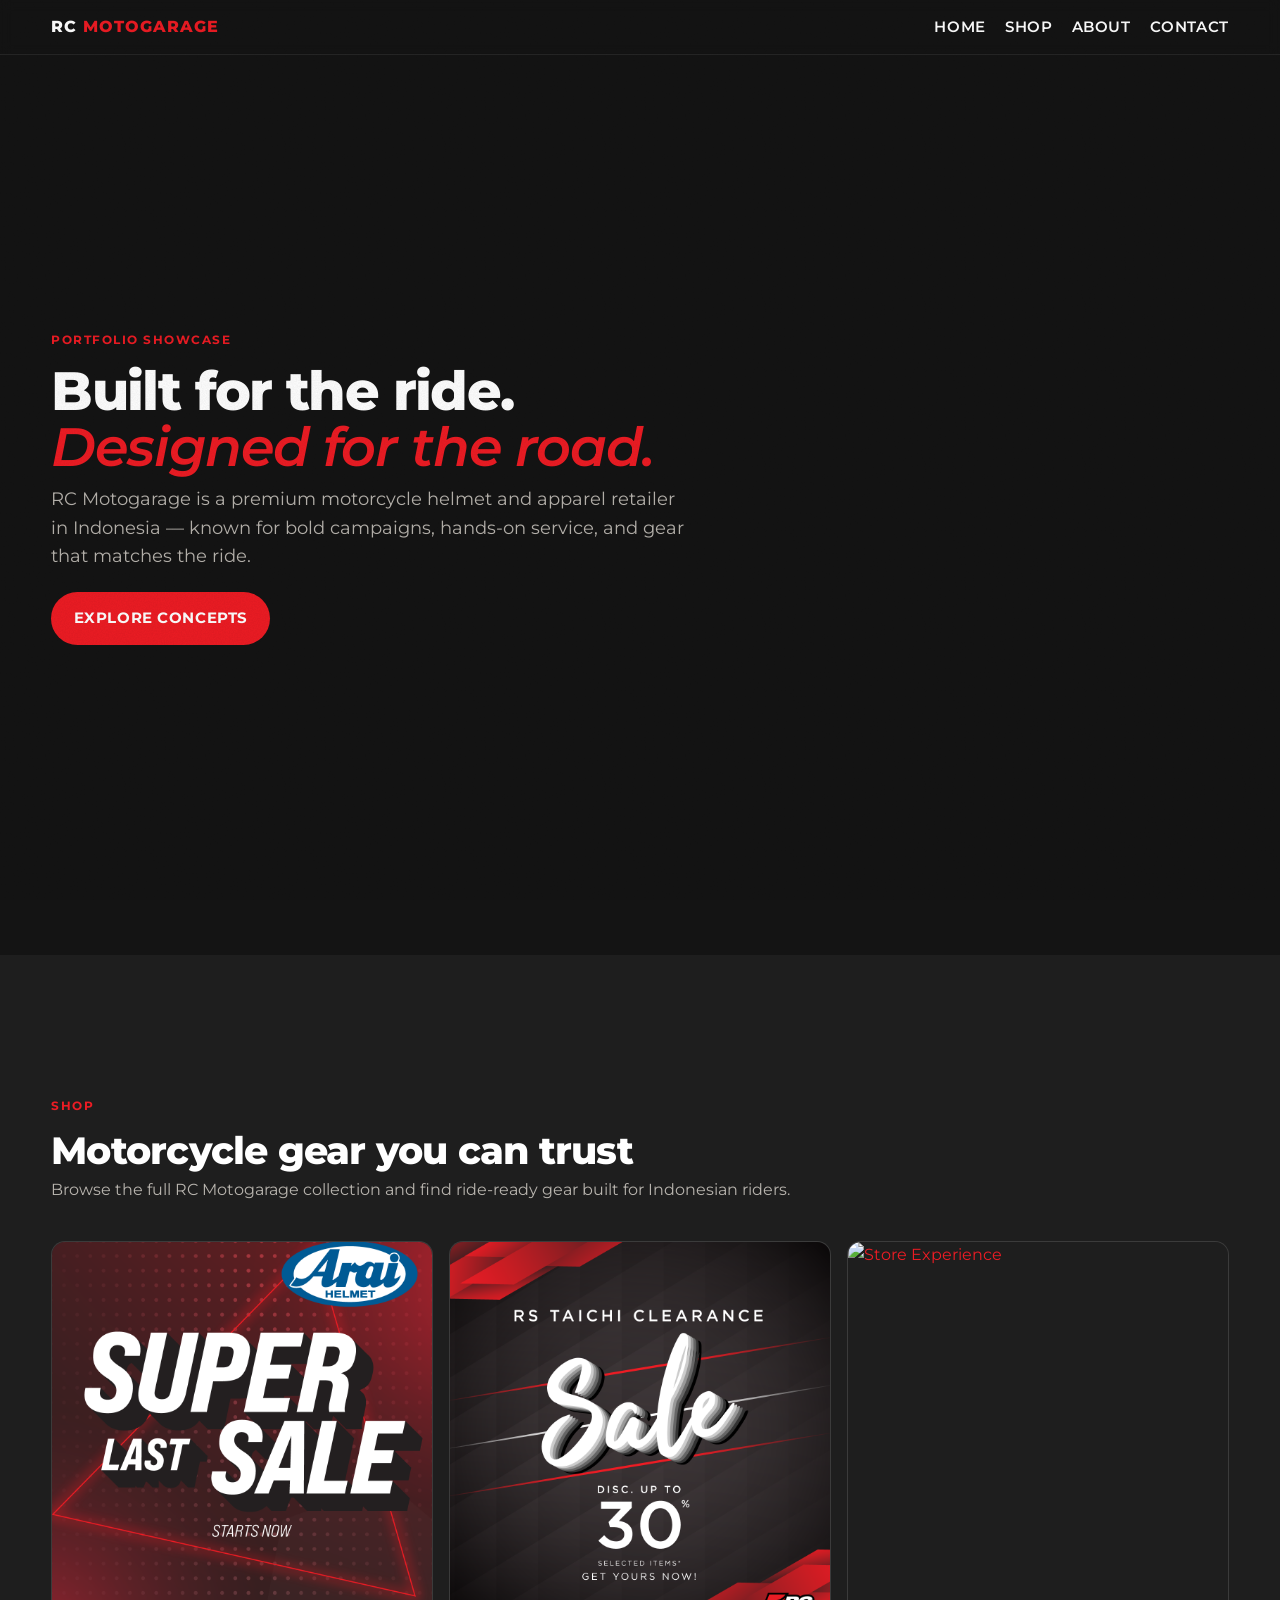
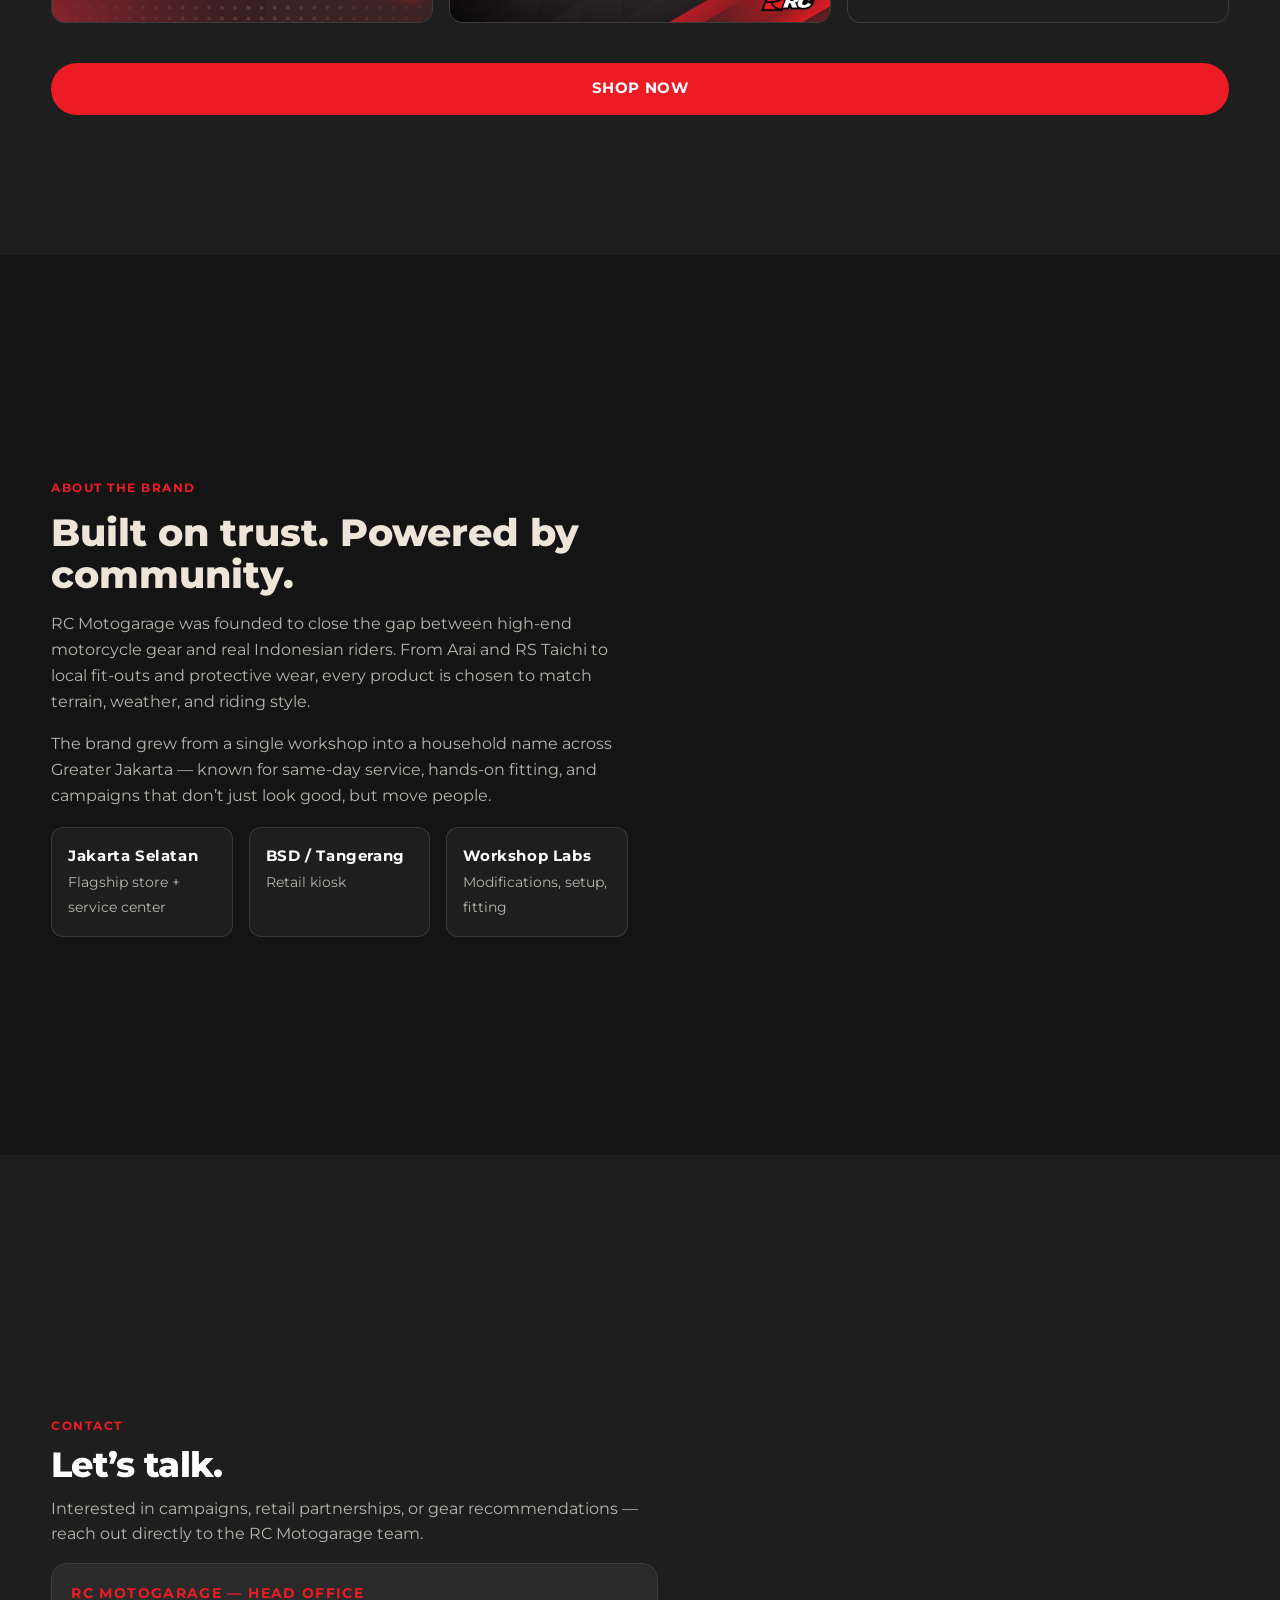
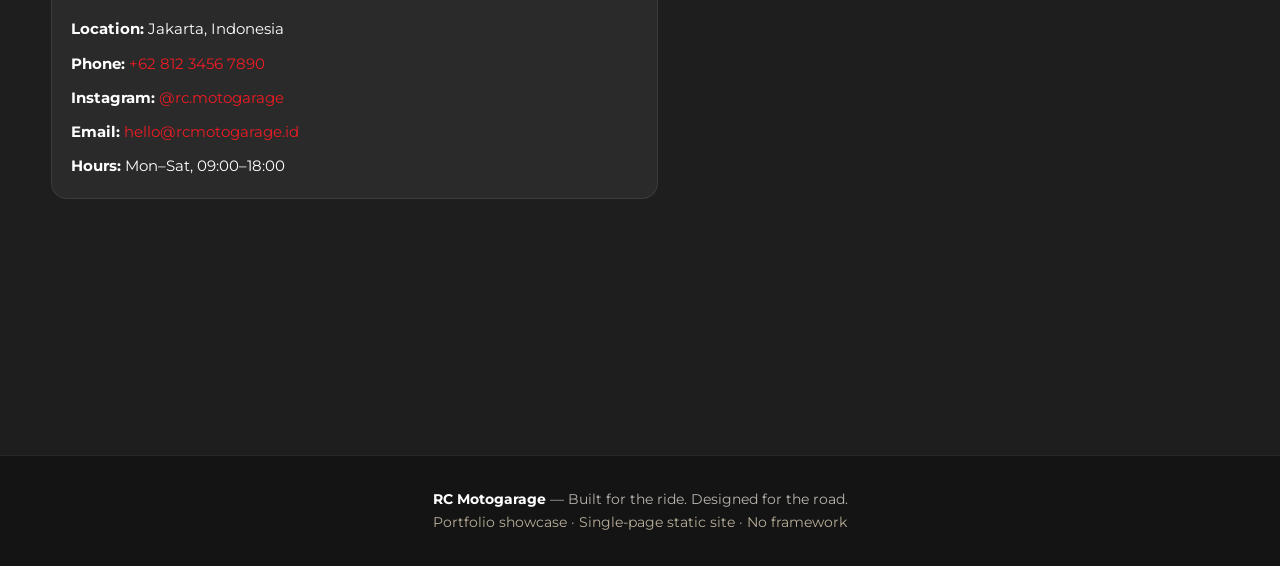
==== index.html @ 17ee7c5f "Initial prototype: dark theme, 3 product tiles, Shop Now CTA, full-screen sections" ====
<!DOCTYPE html>
<html lang="en">
<head>
<meta charset="UTF-8">
<meta name="viewport" content="width=device-width, initial-scale=1.0">
<link rel="preconnect" href="https://fonts.googleapis.com">
<link rel="preconnect" href="https://fonts.gstatic.com" crossorigin>
<link href="https://fonts.googleapis.com/css2?family=Montserrat:wght@400;600;700;800&display=swap" rel="stylesheet">
<title>RC Motogarage — Premium Motorcycle Gear & Apparel</title>
<style>
  :root {
    --bg: #141414;
    --bg-2: #1E1E1E;
    --bg-3: #2A2A2A;
    --muted: #B8B4AE;
    --red: #ED1C24;
    --white: #FFFFFF;
    --orange: #ED1C24;
    --charcoal: #1E1E1E;
    --sand: #2A2A2A;
    --max: 1200px;
    --gap: 2rem;
  }

  * { box-sizing: border-box; }
  html, body { margin: 0; padding: 0; }
  body {
    font-family: 'Montserrat', system-ui, -apple-system, Segoe UI, Roboto, Helvetica, Arial, "Apple Color Emoji", "Segoe UI Emoji";
    color: var(--white);
    background: var(--bg);
    line-height: 1.6;
  }

  /* Film grain overlay */
  .grain {
    position: fixed;
    inset: 0;
    pointer-events: none;
    z-index: 9999;
    opacity: .08;
    background-image: url("data:image/svg+xml;utf8,<svg xmlns='http://www.w3.org/2000/svg' width='160' height='160'><filter id='a'><feTurbulence type='fractalNoise' baseFrequency='0.75' numOctaves='3' stitchTiles='stitch'/><feColorMatrix values='0 0 0 0 0 0 0 0 0 0 0 0 0 0 0 0 0 0 1 0'/></filter><rect width='100%25' height='100%25' filter='url(%23a)' opacity='.85'/></svg>");
  }

  img { display: block; max-width: 100%; height: auto; }
  a { color: var(--red); text-decoration: none; }
  a:hover { text-decoration: underline; }

  .container {
    width: 92%;
    max-width: var(--max);
    margin-inline: auto;
  }

  header {
    position: sticky;
    top: 0;
    z-index: 100;
    background: rgba(20, 20, 20, 0.85);
    backdrop-filter: blur(6px);
    border-bottom: 1px solid rgba(255, 255, 255, 0.08);
  }
  .nav {
    display: flex;
    align-items: center;
    justify-content: space-between;
    padding-block: .9rem;
  }
  .brand {
    font-weight: 800;
    letter-spacing: .06em;
    text-transform: uppercase;
    font-size: 1rem;
    color: var(--white);
  }
  .brand span { color: var(--red); }
  nav ul {
    display: flex;
    gap: 1.2rem;
    list-style: none;
    margin: 0;
    padding: 0;
  }
  nav a {
    font-weight: 600;
    font-size: .92rem;
    color: var(--white);
    letter-spacing: .04em;
    text-transform: uppercase;
  }
  nav a:hover { color: var(--red); }

  section {
    min-height: 100vh;
    display: flex;
    align-items: center;
    padding-block: 6rem;
  }
  .container {
    width: 92%;
    max-width: var(--max);
    margin-inline: auto;
  }
  .label {
    display: inline-block;
    font-weight: 700;
    letter-spacing: .12em;
    text-transform: uppercase;
    font-size: .78rem;
    color: var(--red);
    margin-block-end: .6rem;
  }

  /* Hero */
  #home {
    padding-block: 2rem 4.5rem;
    background: var(--bg);
  }
  .hero {
    display: grid;
    grid-template-columns: 1fr;
    gap: 1.5rem;
    align-items: center;
  }
  .hero h1 {
    font-size: clamp(1.6rem, 4.2vw, 3.6rem);
    line-height: 1.05;
    letter-spacing: -0.03em;
    font-weight: 800;
    margin: .2rem 0 .6rem;
    color: var(--white);
  }
  .hero .accent {
    color: var(--red);
    font-style: italic;
    font-weight: 600;
    text-transform: none;
    letter-spacing: -0.02em;
  }
  .hero p.lead {
    max-width: 56ch;
    font-size: 1.1rem;
    color: var(--muted);
    margin: 0 0 1.4rem;
  }
  .cta {
    display: inline-flex;
    align-items: center;
    gap: .5rem;
    background: var(--red);
    color: var(--white);
    padding: .9rem 1.4rem;
    border-radius: 999px;
    font-weight: 700;
    letter-spacing: .04em;
    text-transform: uppercase;
    font-size: .92rem;
  }
  .cta:hover { background: #c4151d; color: var(--white); }
  .btn-full { display: block; width: 100%; text-align: center; }
  .hero-image {
    position: relative;
    overflow: hidden;
    border-radius: 20px;
    background: var(--bg-2);
    aspect-ratio: 16 / 10;
  }
  .hero-image img {
    width: 100%;
    height: 100%;
    object-fit: cover;
    transform: scale(1.01);
  }

  /* Products */
  #products { background: var(--bg-2); }
  .section-header {
    display: grid;
    gap: .3rem;
    margin-bottom: 2.4rem;
  }
  .section-header h2 {
    margin: 0;
    font-size: clamp(1.5rem, 3vw, 2.6rem);
    letter-spacing: -0.02em;
    line-height: 1.1;
    font-weight: 800;
    color: var(--white);
  }
  .products {
    display: grid;
    grid-template-columns: repeat(auto-fill, minmax(220px, 1fr));
    gap: 1rem;
  }
  .card {
    background: var(--bg-3);
    border: 1px solid rgba(255, 255, 255, 0.08);
    border-radius: 14px;
    overflow: hidden;
    display: flex;
    flex-direction: column;
    transition: transform .2s ease, box-shadow .2s ease;
  }
  .card:hover {
    transform: translateY(-3px);
    box-shadow: 0 14px 28px rgba(0, 0, 0, 0.35);
  }
  .card-img {
    aspect-ratio: 16 / 10;
    background: var(--bg-2);
    overflow: hidden;
  }
  .card--tile {
    display: block;
    padding: 0;
    text-decoration: none;
    border: 1px solid rgba(255, 255, 255, 0.08);
    border-radius: 14px;
    overflow: hidden;
    background: var(--bg-3);
    transition: transform .2s ease, box-shadow .2s ease;
  }
  .card--tile img {
    display: block;
    width: 100%;
    height: 100%;
    object-fit: cover;
    aspect-ratio: 1 / 1;
    background: var(--bg-2);
  }
  .card--tile:hover {
    transform: translateY(-3px);
    box-shadow: 0 14px 28px rgba(0, 0, 0, 0.35);
  }
  .card-body {
    padding: 0.9rem;
    display: flex;
    flex-direction: column;
    gap: 0.5rem;
  }
  .card h3 {
    margin: 0;
    font-size: 0.95rem;
    font-weight: 700;
    color: var(--white);
  }
  .tag {
    display: inline-block;
    width: fit-content;
    font-size: .72rem;
    font-weight: 700;
    letter-spacing: .12em;
    text-transform: uppercase;
    background: rgba(237, 28, 36, 0.18);
    color: var(--red);
    padding: .2rem .6rem;
    border-radius: 999px;
  }
  .coming {
    display: block;
    width: 100%;
    padding: .75rem .9rem;
    background: var(--red);
    color: var(--white);
    text-align: center;
    font-weight: 700;
    font-size: .82rem;
    letter-spacing: .08em;
    text-transform: uppercase;
    border-radius: 999px;
    border: none;
  }

  /* About */
  #about { background: var(--bg); color: #ECE5D8; }
  #about .label { color: var(--red); }
  .about-grid {
    display: grid;
    gap: 1.5rem;
    align-items: center;
  }
  .about-text p {
    max-width: 70ch;
    color: var(--muted);
    margin: 0 0 1rem;
    font-size: 1.02rem;
  }
  .branches {
    margin-top: 1.2rem;
    display: grid;
    grid-template-columns: repeat(auto-fit, minmax(180px, 1fr));
    gap: 1rem;
  }
  .branch {
    border: 1px solid rgba(255, 255, 255, 0.12);
    border-radius: 12px;
    padding: 1rem;
    background: var(--bg-2);
  }
  .branch strong { display: block; font-size: .95rem; letter-spacing: .04em; color: var(--white); }
  .branch span { color: var(--muted); font-size: .88rem; }

  /* Contact */
  #contact {
    background: var(--bg-2);
  }
  .contact-grid {
    display: grid;
    gap: 1.5rem;
    align-items: start;
  }
  .contact h2 {
    margin: 0;
    font-size: clamp(1.5rem, 3vw, 2.2rem);
    letter-spacing: -0.02em;
    line-height: 1.15;
    font-weight: 800;
    color: var(--white);
  }
  .contact p {
    max-width: 68ch;
    color: var(--muted);
    margin: .6rem 0 1rem;
  }
  .contact .block {
    background: var(--bg-3);
    border: 1px solid rgba(255, 255, 255, 0.08);
    border-radius: 16px;
    padding: 1.2rem;
  }
  .contact .block h4 {
    margin: 0 0 .8rem;
    font-size: .85rem;
    letter-spacing: .1em;
    text-transform: uppercase;
    color: var(--red);
  }
  .contact-items {
    display: grid;
    gap: .6rem;
  }
  .contact-items div {
    font-size: .96rem;
    color: var(--white);
  }
  .contact-items a {
    word-break: break-word;
  }

  footer {
    padding-block: 2rem;
    border-top: 1px solid rgba(255, 255, 255, 0.08);
    text-align: center;
    color: var(--muted);
    font-size: .9rem;
    background: var(--bg);
  }
  footer strong { color: var(--white); }

  /* Wider layouts */
  @media (min-width: 860px) {
    .hero { grid-template-columns: 1.1fr .9fr; }
    .about-grid { grid-template-columns: 1fr 1fr; }
    .contact-grid { grid-template-columns: 1fr .9fr; }
  }
  @media (min-width: 1100px) {
    .products { grid-template-columns: repeat(3, 1fr); }
  }
</style>
</head>
<body>
<div class="grain" aria-hidden="true"></div>

<header>
  <div class="container nav">
    <div class="brand">RC <span>Motogarage</span></div>
    <nav aria-label="Main">
      <ul>
        <li><a href="#home">Home</a></li>
        <li><a href="#products">Shop</a></li>
        <li><a href="#about">About</a></li>
        <li><a href="#contact">Contact</a></li>
      </ul>
    </nav>
  </div>
</header>

<main>
  <!-- Hero / Showcase -->
  <section id="home">
    <div class="container hero">
      <div>
        <div class="label">Portfolio Showcase</div>
        <h1>Built for the ride.<br> <span class="accent">Designed for the road.</span></h1>
        <p class="lead">RC Motogarage is a premium motorcycle helmet and apparel retailer in Indonesia — known for bold campaigns, hands-on service, and gear that matches the ride.</p>
        <a class="cta" href="#products">Explore Concepts</a>
      </div>
    </div>
  </section>

  <!-- Products -->
  <section id="products">
    <div class="container">
      <div class="section-header">
        <div class="label">Shop</div>
        <h2>Motorcycle gear you can trust</h2>
        <p style="color:#B8B4AE;max-width:70ch;margin:0;">Browse the full RC Motogarage collection and find ride-ready gear built for Indonesian riders.</p>
      </div>

      <div class="products">
        <a class="card card--tile" href="shop.html"><img src="assets/001-arai-super-sale.png" alt="Arai Super Sale"></a>
        <a class="card card--tile" href="shop.html"><img src="assets/002-rs-taichi-clearance.png" alt="RS Taichi Clearance"></a>
        <a class="card card--tile" href="shop.html"><img src="assets/003-store-project.jpg" alt="Store Experience"></a>
      </div>

      <a class="cta btn-full" href="shop.html" style="margin-top: 2.5rem;">Shop Now</a>
    </div>
  </section>

  <!-- About -->
  <section id="about">
    <div class="container about-grid">
      <div class="about-text">
        <div class="label">About the brand</div>
        <h2 style="font-size:clamp(1.5rem,3vw,2.6rem);line-height:1.1;font-weight:800;margin:.3rem 0 .8rem;">Built on trust. Powered by community.</h2>
        <p>RC Motogarage was founded to close the gap between high-end motorcycle gear and real Indonesian riders. From Arai and RS Taichi to local fit-outs and protective wear, every product is chosen to match terrain, weather, and riding style.</p>
        <p>The brand grew from a single workshop into a household name across Greater Jakarta — known for same-day service, hands-on fitting, and campaigns that don’t just look good, but move people.</p>

        <div class="branches">
          <div class="branch">
            <strong>Jakarta Selatan</strong>
            <span>Flagship store + service center</span>
          </div>
          <div class="branch">
            <strong>BSD / Tangerang</strong>
            <span>Retail kiosk</span>
          </div>
          <div class="branch">
            <strong>Workshop Labs</strong>
            <span>Modifications, setup, fitting</span>
          </div>
        </div>
      </div>
      <div aria-hidden="true"></div>
    </div>
  </section>

  <!-- Contact -->
  <section id="contact">
    <div class="container contact-grid">
      <div class="contact">
        <div class="label">Contact</div>
        <h2>Let’s talk.</h2>
        <p>Interested in campaigns, retail partnerships, or gear recommendations — reach out directly to the RC Motogarage team.</p>
        <div class="block">
          <h4>RC Motogarage — Head Office</h4>
          <div class="contact-items">
            <div><strong>Location:</strong> Jakarta, Indonesia</div>
            <div><strong>Phone:</strong> <a href="tel:+621234567890">+62 812 3456 7890</a></div>
            <div><strong>Instagram:</strong> <a href="https://instagram.com/rc.motogarage" target="_blank" rel="noreferrer">@rc.motogarage</a></div>
            <div><strong>Email:</strong> <a href="mailto:hello@rcmotogarage.id">hello@rcmotogarage.id</a></div>
            <div><strong>Hours:</strong> Mon–Sat, 09:00–18:00</div>
          </div>
        </div>
      </div>
      <div aria-hidden="true"></div>
    </div>
  </section>
</main>

<footer>
  <div class="container">
    <strong>RC Motogarage</strong> — Built for the ride. Designed for the road.<br>
    <span style="color:#B8AE99;">Portfolio showcase · Single-page static site · No framework</span>
  </div>
</footer>
</body>
</html>
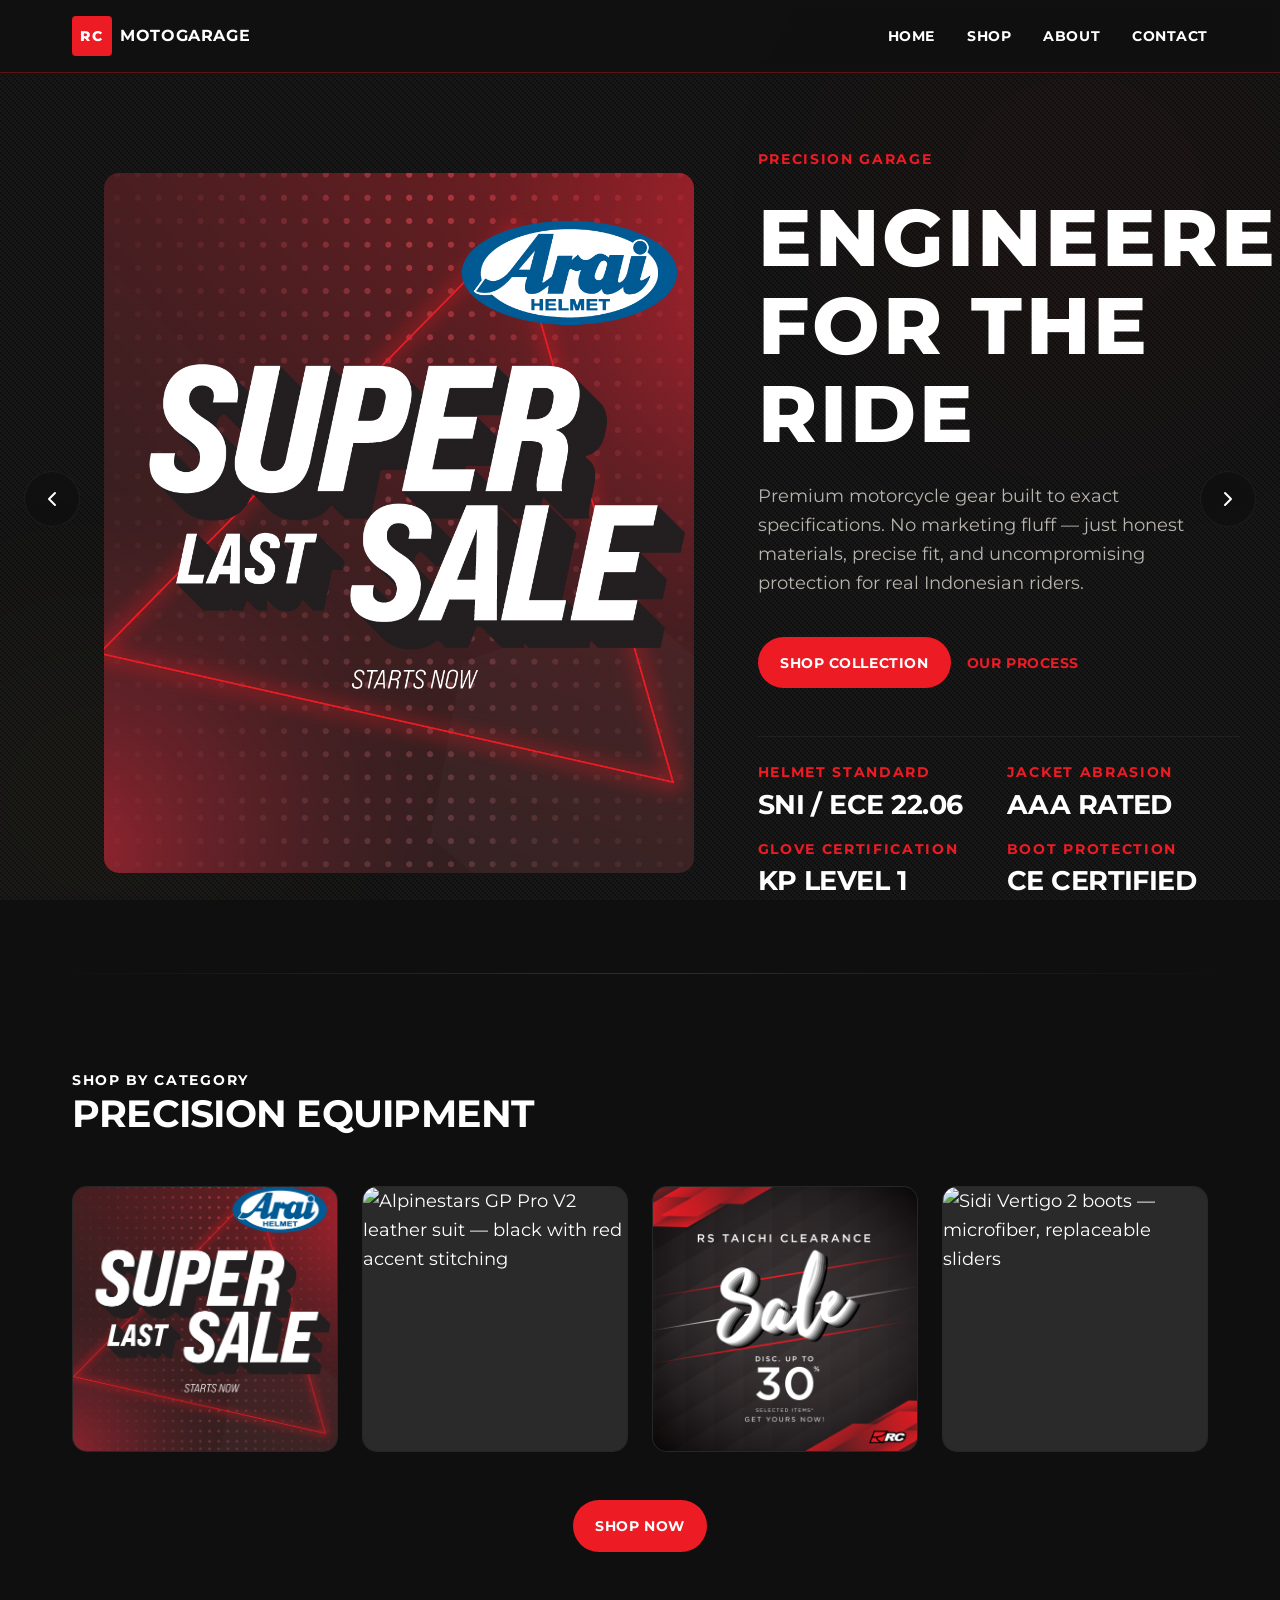
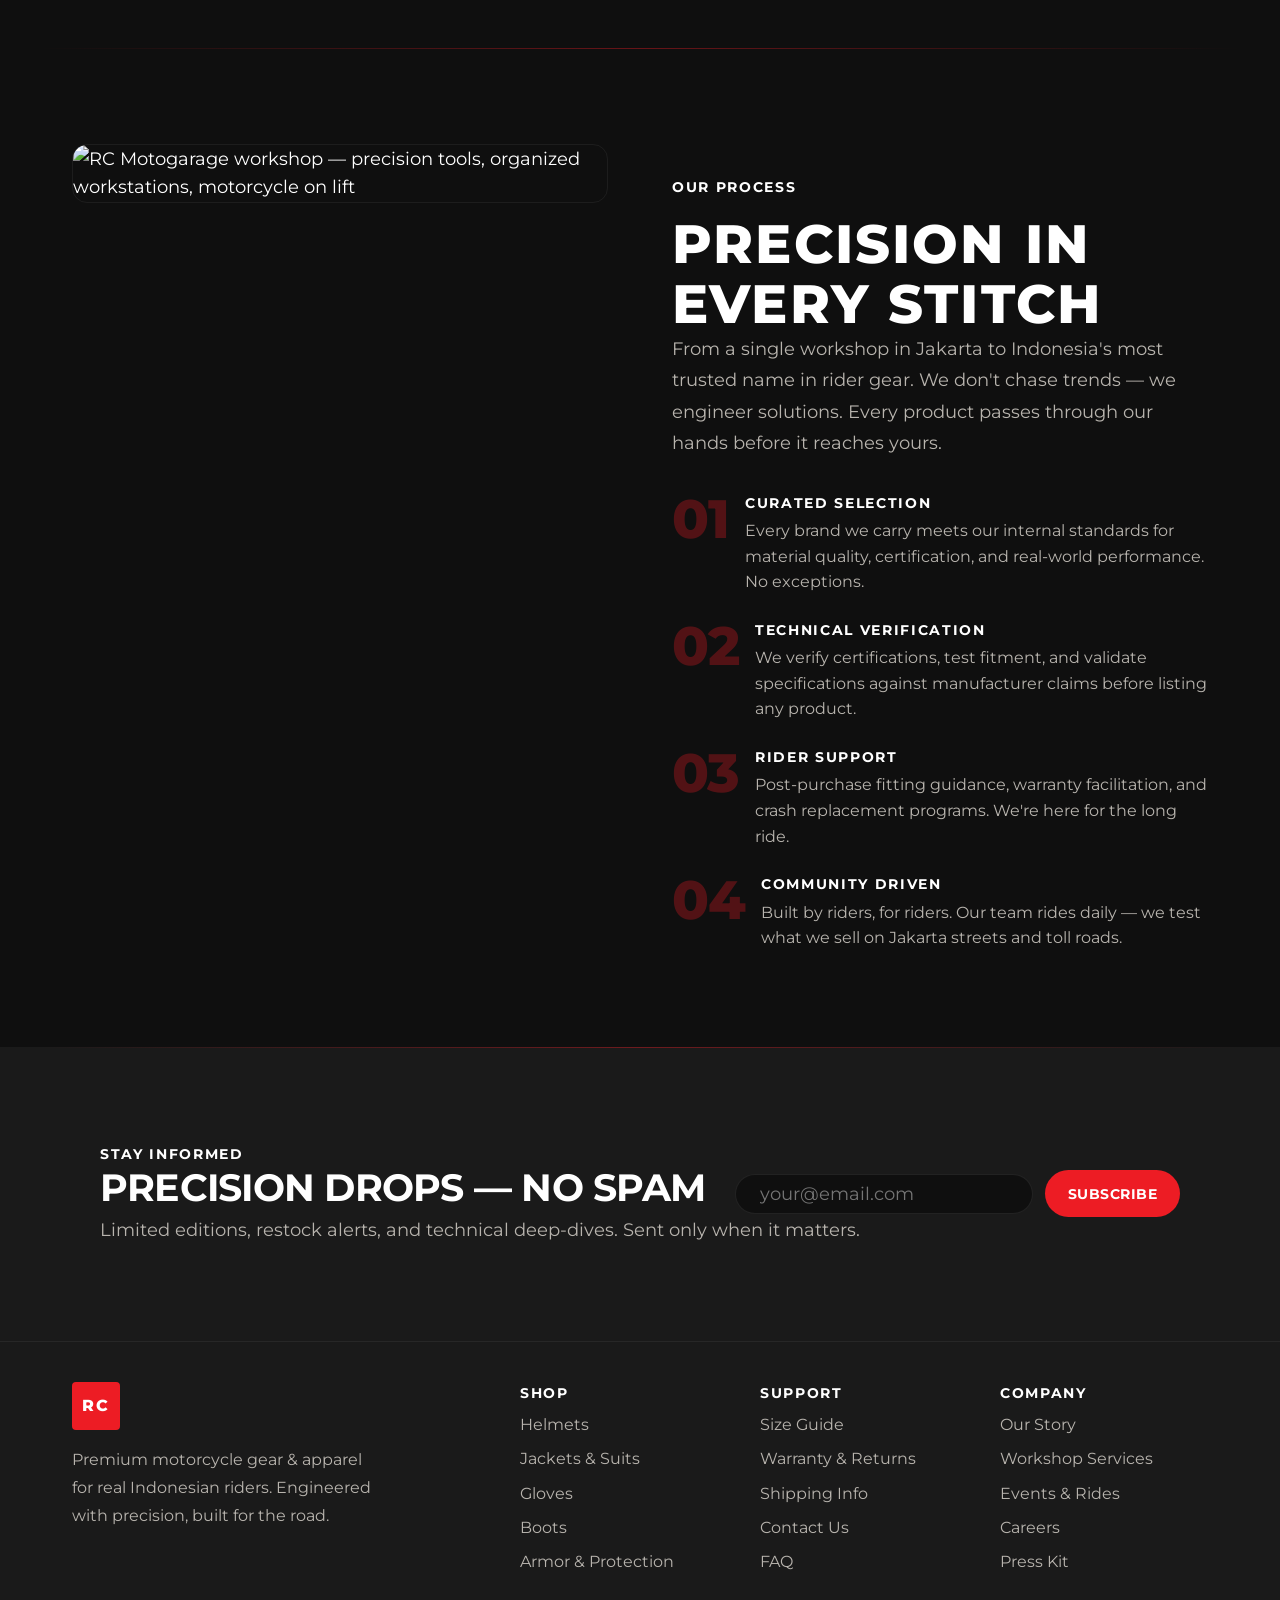
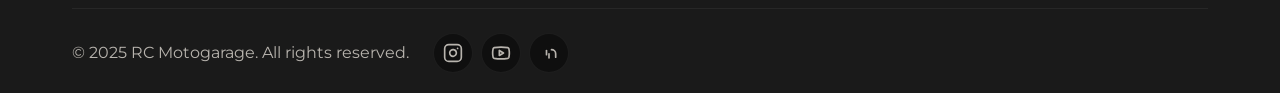
==== commit 82ce90f4: "Portfolio updates: image-only cards, square tiles, tighter footer, header cta removal, hero carousel" ====
--- a/index.html
+++ b/index.html
@@ -1,477 +1,394 @@
 <!DOCTYPE html>
 <html lang="en">
 <head>
-<meta charset="UTF-8">
-<meta name="viewport" content="width=device-width, initial-scale=1.0">
-<link rel="preconnect" href="https://fonts.googleapis.com">
-<link rel="preconnect" href="https://fonts.gstatic.com" crossorigin>
-<link href="https://fonts.googleapis.com/css2?family=Montserrat:wght@400;600;700;800&display=swap" rel="stylesheet">
-<title>RC Motogarage — Premium Motorcycle Gear & Apparel</title>
-<style>
-  :root {
-    --bg: #141414;
-    --bg-2: #1E1E1E;
-    --bg-3: #2A2A2A;
-    --muted: #B8B4AE;
-    --red: #ED1C24;
-    --white: #FFFFFF;
-    --orange: #ED1C24;
-    --charcoal: #1E1E1E;
-    --sand: #2A2A2A;
-    --max: 1200px;
-    --gap: 2rem;
-  }
-
-  * { box-sizing: border-box; }
-  html, body { margin: 0; padding: 0; }
-  body {
-    font-family: 'Montserrat', system-ui, -apple-system, Segoe UI, Roboto, Helvetica, Arial, "Apple Color Emoji", "Segoe UI Emoji";
-    color: var(--white);
-    background: var(--bg);
-    line-height: 1.6;
-  }
-
-  /* Film grain overlay */
-  .grain {
-    position: fixed;
-    inset: 0;
-    pointer-events: none;
-    z-index: 9999;
-    opacity: .08;
-    background-image: url("data:image/svg+xml;utf8,<svg xmlns='http://www.w3.org/2000/svg' width='160' height='160'><filter id='a'><feTurbulence type='fractalNoise' baseFrequency='0.75' numOctaves='3' stitchTiles='stitch'/><feColorMatrix values='0 0 0 0 0 0 0 0 0 0 0 0 0 0 0 0 0 0 1 0'/></filter><rect width='100%25' height='100%25' filter='url(%23a)' opacity='.85'/></svg>");
-  }
-
-  img { display: block; max-width: 100%; height: auto; }
-  a { color: var(--red); text-decoration: none; }
-  a:hover { text-decoration: underline; }
-
-  .container {
-    width: 92%;
-    max-width: var(--max);
-    margin-inline: auto;
-  }
-
-  header {
-    position: sticky;
-    top: 0;
-    z-index: 100;
-    background: rgba(20, 20, 20, 0.85);
-    backdrop-filter: blur(6px);
-    border-bottom: 1px solid rgba(255, 255, 255, 0.08);
-  }
-  .nav {
-    display: flex;
-    align-items: center;
-    justify-content: space-between;
-    padding-block: .9rem;
-  }
-  .brand {
-    font-weight: 800;
-    letter-spacing: .06em;
-    text-transform: uppercase;
-    font-size: 1rem;
-    color: var(--white);
-  }
-  .brand span { color: var(--red); }
-  nav ul {
-    display: flex;
-    gap: 1.2rem;
-    list-style: none;
-    margin: 0;
-    padding: 0;
-  }
-  nav a {
-    font-weight: 600;
-    font-size: .92rem;
-    color: var(--white);
-    letter-spacing: .04em;
-    text-transform: uppercase;
-  }
-  nav a:hover { color: var(--red); }
-
-  section {
-    min-height: 100vh;
-    display: flex;
-    align-items: center;
-    padding-block: 6rem;
-  }
-  .container {
-    width: 92%;
-    max-width: var(--max);
-    margin-inline: auto;
-  }
-  .label {
-    display: inline-block;
-    font-weight: 700;
-    letter-spacing: .12em;
-    text-transform: uppercase;
-    font-size: .78rem;
-    color: var(--red);
-    margin-block-end: .6rem;
-  }
-
-  /* Hero */
-  #home {
-    padding-block: 2rem 4.5rem;
-    background: var(--bg);
-  }
-  .hero {
-    display: grid;
-    grid-template-columns: 1fr;
-    gap: 1.5rem;
-    align-items: center;
-  }
-  .hero h1 {
-    font-size: clamp(1.6rem, 4.2vw, 3.6rem);
-    line-height: 1.05;
-    letter-spacing: -0.03em;
-    font-weight: 800;
-    margin: .2rem 0 .6rem;
-    color: var(--white);
-  }
-  .hero .accent {
-    color: var(--red);
-    font-style: italic;
-    font-weight: 600;
-    text-transform: none;
-    letter-spacing: -0.02em;
-  }
-  .hero p.lead {
-    max-width: 56ch;
-    font-size: 1.1rem;
-    color: var(--muted);
-    margin: 0 0 1.4rem;
-  }
-  .cta {
-    display: inline-flex;
-    align-items: center;
-    gap: .5rem;
-    background: var(--red);
-    color: var(--white);
-    padding: .9rem 1.4rem;
-    border-radius: 999px;
-    font-weight: 700;
-    letter-spacing: .04em;
-    text-transform: uppercase;
-    font-size: .92rem;
-  }
-  .cta:hover { background: #c4151d; color: var(--white); }
-  .btn-full { display: block; width: 100%; text-align: center; }
-  .hero-image {
-    position: relative;
-    overflow: hidden;
-    border-radius: 20px;
-    background: var(--bg-2);
-    aspect-ratio: 16 / 10;
-  }
-  .hero-image img {
-    width: 100%;
-    height: 100%;
-    object-fit: cover;
-    transform: scale(1.01);
-  }
-
-  /* Products */
-  #products { background: var(--bg-2); }
-  .section-header {
-    display: grid;
-    gap: .3rem;
-    margin-bottom: 2.4rem;
-  }
-  .section-header h2 {
-    margin: 0;
-    font-size: clamp(1.5rem, 3vw, 2.6rem);
-    letter-spacing: -0.02em;
-    line-height: 1.1;
-    font-weight: 800;
-    color: var(--white);
-  }
-  .products {
-    display: grid;
-    grid-template-columns: repeat(auto-fill, minmax(220px, 1fr));
-    gap: 1rem;
-  }
-  .card {
-    background: var(--bg-3);
-    border: 1px solid rgba(255, 255, 255, 0.08);
-    border-radius: 14px;
-    overflow: hidden;
-    display: flex;
-    flex-direction: column;
-    transition: transform .2s ease, box-shadow .2s ease;
-  }
-  .card:hover {
-    transform: translateY(-3px);
-    box-shadow: 0 14px 28px rgba(0, 0, 0, 0.35);
-  }
-  .card-img {
-    aspect-ratio: 16 / 10;
-    background: var(--bg-2);
-    overflow: hidden;
-  }
-  .card--tile {
-    display: block;
-    padding: 0;
-    text-decoration: none;
-    border: 1px solid rgba(255, 255, 255, 0.08);
-    border-radius: 14px;
-    overflow: hidden;
-    background: var(--bg-3);
-    transition: transform .2s ease, box-shadow .2s ease;
-  }
-  .card--tile img {
-    display: block;
-    width: 100%;
-    height: 100%;
-    object-fit: cover;
-    aspect-ratio: 1 / 1;
-    background: var(--bg-2);
-  }
-  .card--tile:hover {
-    transform: translateY(-3px);
-    box-shadow: 0 14px 28px rgba(0, 0, 0, 0.35);
-  }
-  .card-body {
-    padding: 0.9rem;
-    display: flex;
-    flex-direction: column;
-    gap: 0.5rem;
-  }
-  .card h3 {
-    margin: 0;
-    font-size: 0.95rem;
-    font-weight: 700;
-    color: var(--white);
-  }
-  .tag {
-    display: inline-block;
-    width: fit-content;
-    font-size: .72rem;
-    font-weight: 700;
-    letter-spacing: .12em;
-    text-transform: uppercase;
-    background: rgba(237, 28, 36, 0.18);
-    color: var(--red);
-    padding: .2rem .6rem;
-    border-radius: 999px;
-  }
-  .coming {
-    display: block;
-    width: 100%;
-    padding: .75rem .9rem;
-    background: var(--red);
-    color: var(--white);
-    text-align: center;
-    font-weight: 700;
-    font-size: .82rem;
-    letter-spacing: .08em;
-    text-transform: uppercase;
-    border-radius: 999px;
-    border: none;
-  }
-
-  /* About */
-  #about { background: var(--bg); color: #ECE5D8; }
-  #about .label { color: var(--red); }
-  .about-grid {
-    display: grid;
-    gap: 1.5rem;
-    align-items: center;
-  }
-  .about-text p {
-    max-width: 70ch;
-    color: var(--muted);
-    margin: 0 0 1rem;
-    font-size: 1.02rem;
-  }
-  .branches {
-    margin-top: 1.2rem;
-    display: grid;
-    grid-template-columns: repeat(auto-fit, minmax(180px, 1fr));
-    gap: 1rem;
-  }
-  .branch {
-    border: 1px solid rgba(255, 255, 255, 0.12);
-    border-radius: 12px;
-    padding: 1rem;
-    background: var(--bg-2);
-  }
-  .branch strong { display: block; font-size: .95rem; letter-spacing: .04em; color: var(--white); }
-  .branch span { color: var(--muted); font-size: .88rem; }
-
-  /* Contact */
-  #contact {
-    background: var(--bg-2);
-  }
-  .contact-grid {
-    display: grid;
-    gap: 1.5rem;
-    align-items: start;
-  }
-  .contact h2 {
-    margin: 0;
-    font-size: clamp(1.5rem, 3vw, 2.2rem);
-    letter-spacing: -0.02em;
-    line-height: 1.15;
-    font-weight: 800;
-    color: var(--white);
-  }
-  .contact p {
-    max-width: 68ch;
-    color: var(--muted);
-    margin: .6rem 0 1rem;
-  }
-  .contact .block {
-    background: var(--bg-3);
-    border: 1px solid rgba(255, 255, 255, 0.08);
-    border-radius: 16px;
-    padding: 1.2rem;
-  }
-  .contact .block h4 {
-    margin: 0 0 .8rem;
-    font-size: .85rem;
-    letter-spacing: .1em;
-    text-transform: uppercase;
-    color: var(--red);
-  }
-  .contact-items {
-    display: grid;
-    gap: .6rem;
-  }
-  .contact-items div {
-    font-size: .96rem;
-    color: var(--white);
-  }
-  .contact-items a {
-    word-break: break-word;
-  }
-
-  footer {
-    padding-block: 2rem;
-    border-top: 1px solid rgba(255, 255, 255, 0.08);
-    text-align: center;
-    color: var(--muted);
-    font-size: .9rem;
-    background: var(--bg);
-  }
-  footer strong { color: var(--white); }
-
-  /* Wider layouts */
-  @media (min-width: 860px) {
-    .hero { grid-template-columns: 1.1fr .9fr; }
-    .about-grid { grid-template-columns: 1fr 1fr; }
-    .contact-grid { grid-template-columns: 1fr .9fr; }
-  }
-  @media (min-width: 1100px) {
-    .products { grid-template-columns: repeat(3, 1fr); }
-  }
-</style>
+  <meta charset="UTF-8">
+  <meta name="viewport" content="width=device-width, initial-scale=1.0">
+  <meta name="description" content="RC Motogarage — Premium motorcycle gear & apparel. Precision engineered for real Indonesian riders.">
+  <meta name="theme-color" content="#0f0f0f">
+  <title>RC Motogarage — Precision Garage</title>
+
+  <!-- Preconnect Google Fonts -->
+  <link rel="preconnect" href="https://fonts.googleapis.com">
+  <link rel="preconnect" href="https://fonts.gstatic.com" crossorigin>
+  <link href="https://fonts.googleapis.com/css2?family=Montserrat:wght@400;600;700;800&display=swap" rel="stylesheet">
+
+  <!-- Main Stylesheet -->
+  <link rel="stylesheet" href="css/main.css">
 </head>
 <body>
-<div class="grain" aria-hidden="true"></div>
-
-<header>
-  <div class="container nav">
-    <div class="brand">RC <span>Motogarage</span></div>
-    <nav aria-label="Main">
-      <ul>
-        <li><a href="#home">Home</a></li>
-        <li><a href="#products">Shop</a></li>
-        <li><a href="#about">About</a></li>
-        <li><a href="#contact">Contact</a></li>
-      </ul>
-    </nav>
-  </div>
-</header>
-
-<main>
-  <!-- Hero / Showcase -->
-  <section id="home">
-    <div class="container hero">
-      <div>
-        <div class="label">Portfolio Showcase</div>
-        <h1>Built for the ride.<br> <span class="accent">Designed for the road.</span></h1>
-        <p class="lead">RC Motogarage is a premium motorcycle helmet and apparel retailer in Indonesia — known for bold campaigns, hands-on service, and gear that matches the ride.</p>
-        <a class="cta" href="#products">Explore Concepts</a>
-      </div>
+  <!-- Carbon Fiber Texture Layer -->
+  <div class="texture-carbon" aria-hidden="true"></div>
+  <div class="ambient-glow" aria-hidden="true"></div>
+  <div class="scanlines" aria-hidden="true"></div>
+
+  <!-- Navigation -->
+  <nav class="nav" id="mainNav" role="navigation" aria-label="Main navigation">
+    <div class="nav__inner">
+      <a href="/" class="nav__brand" aria-label="RC Motogarage Home">
+        <div class="nav__logo" aria-hidden="true">RC</div>
+        <span class="nav__name">Motogarage</span>
+      </a>
+
+      <ul class="nav__menu" id="navMenu" role="menubar">
+        <li role="none"><a href="/" class="nav__link" role="menuitem">Home</a></li>
+        <li role="none"><a href="/shop.html" class="nav__link" role="menuitem">Shop</a></li>
+        <li role="none"><a href="#about" class="nav__link" role="menuitem">About</a></li>
+        <li role="none"><a href="#contact" class="nav__link" role="menuitem">Contact</a></li>
+        </ul>
+
+        <button class="nav__mobile-toggle" id="navToggle" aria-expanded="false" aria-controls="navMenu" aria-label="Toggle navigation menu">
+        <span></span>
+        <span></span>
+        <span></span>
+      </button>
     </div>
-  </section>
-
-  <!-- Products -->
-  <section id="products">
+  </nav>
+
+  <main id="mainContent">
+    <!-- Hero — Carousel (Concept 3: Precision Garage) -->
+    <section class="hero-carousel" aria-labelledby="heroTitle" role="region" aria-label="Featured highlights">
+      <div class="hero-carousel__track" id="heroTrack">
+        <!-- Slide 1: Editorial Split Screen -->
+        <div class="hero-carousel__slide hero-carousel__slide--split" data-slide="0">
+          <div class="hero-carousel__visual" aria-hidden="true">
+            <img
+              src="assets/images/hero-product.jpg"
+              alt="RC Motogarage premium motorcycle helmet — technical specification view"
+              class="hero-carousel__image"
+              loading="eager"
+              fetchpriority="high"
+            >
+          </div>
+          <div class="hero-carousel__content">
+            <p class="hero-carousel__label text-label">Precision Garage</p>
+            <h1 id="heroTitle" class="hero-carousel__title text-display">Engineered for the Ride</h1>
+            <p class="hero-carousel__description text-body text-muted">
+              Premium motorcycle gear built to exact specifications. No marketing fluff — just honest materials, precise fit, and uncompromising protection for real Indonesian riders.
+            </p>
+            <div class="hero-carousel__actions">
+              <a href="/shop.html" class="btn btn--primary" aria-label="Browse our catalog of precision gear">Shop Collection</a>
+              <a href="#about" class="btn btn--ghost" aria-label="Learn about our engineering philosophy">Our Process</a>
+            </div>
+            <div class="hero-carousel__specs" aria-label="Key specifications">
+              <div class="hero-carousel__spec-item">
+                <span class="hero-carousel__spec-label text-label">Helmet Standard</span>
+                <span class="hero-carousel__spec-value text-h3">SNI / ECE 22.06</span>
+              </div>
+              <div class="hero-carousel__spec-item">
+                <span class="hero-carousel__spec-label text-label">Jacket Abrasion</span>
+                <span class="hero-carousel__spec-value text-h3">AAA Rated</span>
+              </div>
+              <div class="hero-carousel__spec-item">
+                <span class="hero-carousel__spec-label text-label">Glove Certification</span>
+                <span class="hero-carousel__spec-value text-h3">KP Level 1</span>
+              </div>
+              <div class="hero-carousel__spec-item">
+                <span class="hero-carousel__spec-label text-label">Boot Protection</span>
+                <span class="hero-carousel__spec-value text-h3">CE Certified</span>
+              </div>
+            </div>
+          </div>
+        </div>
+
+        <!-- Slide 2: Campaign Spotlight -->
+        <div class="hero-carousel__slide hero-carousel__slide--campaign" data-slide="1">
+          <div class="hero-carousel__visual" aria-hidden="true">
+            <img
+              src="assets/images/featured-helmet.jpg"
+              alt="Arai RX-7V EVO RC Edition — limited edition carbon fiber helmet"
+              class="hero-carousel__image"
+              loading="lazy"
+            >
+          </div>
+          <div class="hero-carousel__content hero-carousel__content--centered">
+            <p class="hero-carousel__label text-label">Limited Drop</p>
+            <h1 class="hero-carousel__title text-display">Arai RX-7V EVO RC Edition</h1>
+            <p class="hero-carousel__description text-body text-muted" style="max-width: 60ch;">
+              Hand-laid PB-SNC2 carbon fiber shell. VAS-V visor system. Red-anodized ventilation ducts. Titanium D-ring. Laser-etched badge. 50 units Indonesia-wide.
+            </p>
+            <div class="hero-carousel__actions">
+              <a href="/shop.html#arai-rx7v" class="btn btn--primary" aria-label="View Arai RX-7V EVO RC Edition details">View Details</a>
+              <a href="#about" class="btn btn--ghost" aria-label="Learn about our engineering philosophy">Our Process</a>
+            </div>
+            <div class="hero-carousel__badge-row">
+              <span class="card__badge">Limited Edition</span>
+              <span class="card__badge" style="background: var(--color-gold);">50 Units Only</span>
+            </div>
+          </div>
+        </div>
+
+        <!-- Slide 3: Workshop Philosophy -->
+        <div class="hero-carousel__slide hero-carousel__slide--workshop" data-slide="2">
+          <div class="hero-carousel__visual" aria-hidden="true">
+            <img
+              src="assets/images/about-workshop.jpg"
+              alt="RC Motogarage workshop — precision tools and organized workstations"
+              class="hero-carousel__image"
+              loading="lazy"
+            >
+          </div>
+          <div class="hero-carousel__content hero-carousel__content--right">
+            <p class="hero-carousel__label text-label">Our Process</p>
+            <h1 class="hero-carousel__title text-display">Precision in Every Stitch</h1>
+            <p class="hero-carousel__description text-body text-muted" style="max-width: 55ch;">
+              From a single workshop in Jakarta to Indonesia's most trusted name in rider gear. We verify certifications, test fitment, and validate every spec before it reaches your hands.
+            </p>
+            <div class="hero-carousel__actions">
+              <a href="#about" class="btn btn--primary" aria-label="Learn about our process">Read Our Story</a>
+              <a href="/shop.html" class="btn btn--ghost" aria-label="Browse our catalog">Shop Gear</a>
+            </div>
+            <div class="hero-carousel__pillars">
+              <div class="hero-carousel__pillar">
+                <span class="hero-carousel__pillar-number" aria-hidden="true">01</span>
+                <span class="text-label">Curated Selection</span>
+              </div>
+              <div class="hero-carousel__pillar">
+                <span class="hero-carousel__pillar-number" aria-hidden="true">02</span>
+                <span class="text-label">Technical Verification</span>
+              </div>
+              <div class="hero-carousel__pillar">
+                <span class="hero-carousel__pillar-number" aria-hidden="true">03</span>
+                <span class="text-label">Rider Support</span>
+              </div>
+              <div class="hero-carousel__pillar">
+                <span class="hero-carousel__pillar-number" aria-hidden="true">04</span>
+                <span class="text-label">Community Driven</span>
+              </div>
+            </div>
+          </div>
+        </div>
+      </div>
+
+      <!-- Carousel Controls -->
+      <div class="hero-carousel__controls" aria-label="Carousel navigation">
+        <button class="hero-carousel__btn hero-carousel__btn--prev" aria-label="Previous slide" id="heroPrev">
+          <svg width="24" height="24" viewBox="0 0 24 24" fill="none" stroke="currentColor" stroke-width="2" stroke-linecap="round" stroke-linejoin="round" aria-hidden="true">
+            <polyline points="15 18 9 12 15 6"></polyline>
+          </svg>
+        </button>
+        <button class="hero-carousel__btn hero-carousel__btn--next" aria-label="Next slide" id="heroNext">
+          <svg width="24" height="24" viewBox="0 0 24 24" fill="none" stroke="currentColor" stroke-width="2" stroke-linecap="round" stroke-linejoin="round" aria-hidden="true">
+            <polyline points="9 18 15 12 9 6"></polyline>
+          </svg>
+        </button>
+      </div>
+
+
+    </section>
+
+    <!-- Product Categories Teaser -->
+    <section class="section products-teaser" aria-labelledby="productsTeaserTitle">
+      <div class="container">
+        <header class="products-teaser__header">
+          <div>
+            <p class="products-teaser__title text-label">Shop by Category</p>
+            <h2 id="productsTeaserTitle" class="text-h2">Precision Equipment</h2>
+          </div>
+        </header>
+
+        <div class="products-teaser__grid" role="list" aria-label="Featured products">
+          <article class="card" role="listitem">
+            <img
+              src="assets/images/featured-helmet.jpg"
+              alt="Arai RX-7V EVO RC Edition — carbon fiber shell, red accent ventilation"
+              class="card__image"
+              loading="lazy"
+            >
+          </article>
+
+          <article class="card" role="listitem">
+            <img
+              src="assets/images/featured-jacket.jpg"
+              alt="Alpinestars GP Pro V2 leather suit — black with red accent stitching"
+              class="card__image"
+              loading="lazy"
+            >
+          </article>
+
+          <article class="card" role="listitem">
+            <img
+              src="assets/images/featured-gloves.jpg"
+              alt="Dainese Carbon D1 Long gloves — carbon knuckle protection, red stitching"
+              class="card__image"
+              loading="lazy"
+            >
+          </article>
+
+          <article class="card" role="listitem">
+            <img
+              src="assets/images/about-workshop.jpg"
+              alt="Sidi Vertigo 2 boots — microfiber, replaceable sliders"
+              class="card__image"
+              loading="lazy"
+            >
+          </article>
+        </div>
+
+        <div style="text-align: center; margin-top: var(--space-2xl);">
+          <a href="/shop.html" class="btn btn--primary">Shop Now</a>
+        </div>
+      </div>
+    </section>
+
+    <!-- About / Process Section -->
+    <section class="section about" id="about" aria-labelledby="aboutTitle">
+      <div class="container">
+        <div class="about__grid">
+          <div class="about__visual">
+            <img
+              src="assets/images/about-workshop.jpg"
+              alt="RC Motogarage workshop — precision tools, organized workstations, motorcycle on lift"
+              class="about__image"
+              loading="lazy"
+            >
+          </div>
+
+          <div class="about__content">
+            <p class="about__label text-label">Our Process</p>
+            <h2 id="aboutTitle" class="text-h1">Precision in Every Stitch</h2>
+            <p class="about__description text-body text-muted">
+              From a single workshop in Jakarta to Indonesia's most trusted name in rider gear. We don't chase trends — we engineer solutions. Every product passes through our hands before it reaches yours.
+            </p>
+
+            <div class="about__features">
+              <div class="about__feature">
+                <span class="about__feature-number" aria-hidden="true">01</span>
+                <div class="about__feature-text">
+                  <span class="about__feature-label">Curated Selection</span>
+                  <p class="about__feature-desc text-body text-muted">Every brand we carry meets our internal standards for material quality, certification, and real-world performance. No exceptions.</p>
+                </div>
+              </div>
+              <div class="about__feature">
+                <span class="about__feature-number" aria-hidden="true">02</span>
+                <div class="about__feature-text">
+                  <span class="about__feature-label">Technical Verification</span>
+                  <p class="about__feature-desc text-body text-muted">We verify certifications, test fitment, and validate specifications against manufacturer claims before listing any product.</p>
+                </div>
+              </div>
+              <div class="about__feature">
+                <span class="about__feature-number" aria-hidden="true">03</span>
+                <div class="about__feature-text">
+                  <span class="about__feature-label">Rider Support</span>
+                  <p class="about__feature-desc text-body text-muted">Post-purchase fitting guidance, warranty facilitation, and crash replacement programs. We're here for the long ride.</p>
+                </div>
+              </div>
+              <div class="about__feature">
+                <span class="about__feature-number" aria-hidden="true">04</span>
+                <div class="about__feature-text">
+                  <span class="about__feature-label">Community Driven</span>
+                  <p class="about__feature-desc text-body text-muted">Built by riders, for riders. Our team rides daily — we test what we sell on Jakarta streets and toll roads.</p>
+                </div>
+              </div>
+            </div>
+          </div>
+        </div>
+      </div>
+    </section>
+
+    <!-- Newsletter / CTA Band -->
+    <section class="section" style="background: var(--color-charcoal); padding-left: 100px; padding-right: 100px;" aria-labelledby="newsletterTitle">
+      <div class="container" style="max-width: 100%; padding: 0;">
+        <div style="max-width: 2000px; margin: 0 auto; display: flex; align-items: center; gap: 300px; white-space: nowrap;">
+          <div style="flex: 0 1 640px; min-width: 260px;">
+            <p class="text-label" id="newsletterTitle">Stay Informed</p>
+            <h2 class="text-h2" style="margin-bottom: var(--space-xs);">Precision Drops — No Spam</h2>
+            <p class="text-body text-muted">Limited editions, restock alerts, and technical deep-dives. Sent only when it matters.</p>
+          </div>
+          <form class="newsletter-form" style="display: flex; gap: 0.75rem; align-items: center; white-space: nowrap;">
+            <label for="email" class="visually-hidden">Email address</label>
+            <input
+              type="email"
+              id="email"
+              name="email"
+              placeholder="your@email.com"
+              required
+              style="min-width: 260px; padding: var(--space-sm) var(--space-lg); background: var(--color-bg-primary); border: 1px solid var(--color-border-default); border-radius: var(--border-radius-pill); color: var(--color-text-primary); font-family: var(--font-family); font-size: var(--fs-body); width: auto;"
+              aria-label="Email address for newsletter"
+            >
+            <button type="submit" class="btn btn--primary" style="white-space: nowrap;">Subscribe</button>
+          </form>
+        </div>
+      </div>
+    </section>
+  </main>
+
+  <!-- Footer -->
+  <footer class="footer" id="contact" role="contentinfo">
     <div class="container">
-      <div class="section-header">
-        <div class="label">Shop</div>
-        <h2>Motorcycle gear you can trust</h2>
-        <p style="color:#B8B4AE;max-width:70ch;margin:0;">Browse the full RC Motogarage collection and find ride-ready gear built for Indonesian riders.</p>
-      </div>
-
-      <div class="products">
-        <a class="card card--tile" href="shop.html"><img src="assets/001-arai-super-sale.png" alt="Arai Super Sale"></a>
-        <a class="card card--tile" href="shop.html"><img src="assets/002-rs-taichi-clearance.png" alt="RS Taichi Clearance"></a>
-        <a class="card card--tile" href="shop.html"><img src="assets/003-store-project.jpg" alt="Store Experience"></a>
-      </div>
-
-      <a class="cta btn-full" href="shop.html" style="margin-top: 2.5rem;">Shop Now</a>
+      <div class="footer__grid">
+        <div class="footer__brand">
+          <div class="footer__logo" aria-hidden="true">RC</div>
+          <p class="footer__description text-body">
+            Premium motorcycle gear & apparel for real Indonesian riders. Engineered with precision, built for the road.
+          </p>
+        </div>
+
+        <nav class="footer__column" aria-label="Shop navigation">
+          <h3 class="footer__column-title">Shop</h3>
+          <ul class="footer__links">
+            <li><a href="/shop.html#helmets" class="footer__link">Helmets</a></li>
+            <li><a href="/shop.html#jackets" class="footer__link">Jackets & Suits</a></li>
+            <li><a href="/shop.html#gloves" class="footer__link">Gloves</a></li>
+            <li><a href="/shop.html#boots" class="footer__link">Boots</a></li>
+            <li><a href="/shop.html#armor" class="footer__link">Armor & Protection</a></li>
+          </ul>
+        </nav>
+
+        <nav class="footer__column" aria-label="Support navigation">
+          <h3 class="footer__column-title">Support</h3>
+          <ul class="footer__links">
+            <li><a href="#size-guide" class="footer__link">Size Guide</a></li>
+            <li><a href="#warranty" class="footer__link">Warranty & Returns</a></li>
+            <li><a href="#shipping" class="footer__link">Shipping Info</a></li>
+            <li><a href="#contact" class="footer__link">Contact Us</a></li>
+            <li><a href="#faq" class="footer__link">FAQ</a></li>
+          </ul>
+        </nav>
+
+        <nav class="footer__column" aria-label="Company navigation">
+          <h3 class="footer__column-title">Company</h3>
+          <ul class="footer__links">
+            <li><a href="#about" class="footer__link">Our Story</a></li>
+            <li><a href="#workshop" class="footer__link">Workshop Services</a></li>
+            <li><a href="#events" class="footer__link">Events & Rides</a></li>
+            <li><a href="#careers" class="footer__link">Careers</a></li>
+            <li><a href="#press" class="footer__link">Press Kit</a></li>
+          </ul>
+        </nav>
+      </div>
+
+      <div class="footer__bottom">
+        <div class="footer__bottom-inner">
+          <p class="footer__copyright text-body">&copy; 2025 RC Motogarage. All rights reserved.</p>
+          <div class="footer__social" role="list" aria-label="Social media links">
+            <a href="https://instagram.com/rcmotogarage" class="footer__social-link" aria-label="Follow us on Instagram" role="listitem">
+              <svg width="20" height="20" viewBox="0 0 24 24" fill="none" stroke="currentColor" stroke-width="2" stroke-linecap="round" stroke-linejoin="round" aria-hidden="true">
+                <rect x="2" y="2" width="20" height="20" rx="5" ry="5"></rect>
+                <path d="M16 11.37A4 4 0 1 1 12.63 8 4 4 0 0 1 16 11.37z"></path>
+                <line x1="17.5" y1="6.5" x2="17.51" y2="6.5"></line>
+              </svg>
+            </a>
+            <a href="https://youtube.com/@rcmotogarage" class="footer__social-link" aria-label="Subscribe on YouTube" role="listitem">
+              <svg width="20" height="20" viewBox="0 0 24 24" fill="none" stroke="currentColor" stroke-width="2" stroke-linecap="round" stroke-linejoin="round" aria-hidden="true">
+                <path d="M2.5 17a24.12 24.12 0 0 1 0-10 2 2 0 0 1 1.4-1.4 49.56 49.56 0 0 1 16.2 0A2 2 0 0 1 21.5 7a24.12 24.12 0 0 1 0 10 2 2 0 0 1-1.4 1.4 49.55 49.55 0 0 1-16.2 0A2 2 0 0 1 2.5 17"></path>
+                <polygon points="10 15 15 12 10 9"></polygon>
+              </svg>
+            </a>
+            <a href="https://tiktok.com/@rcmotogarage" class="footer__social-link" aria-label="Follow us on TikTok" role="listitem">
+              <svg width="20" height="20" viewBox="0 0 24 24" fill="none" stroke="currentColor" stroke-width="2" stroke-linecap="round" stroke-linejoin="round" aria-hidden="true">
+                <path d="M15 8a5 5 0 0 1 5 5v4"></path>
+                <path d="M17 18a7 7 0 10-100"></path>
+                <path d="M12 18v-5"></path>
+                <path d="M9 9v5"></path>
+              </svg>
+            </a>
+          </div>
+        </div>
+      </div>
     </div>
-  </section>
-
-  <!-- About -->
-  <section id="about">
-    <div class="container about-grid">
-      <div class="about-text">
-        <div class="label">About the brand</div>
-        <h2 style="font-size:clamp(1.5rem,3vw,2.6rem);line-height:1.1;font-weight:800;margin:.3rem 0 .8rem;">Built on trust. Powered by community.</h2>
-        <p>RC Motogarage was founded to close the gap between high-end motorcycle gear and real Indonesian riders. From Arai and RS Taichi to local fit-outs and protective wear, every product is chosen to match terrain, weather, and riding style.</p>
-        <p>The brand grew from a single workshop into a household name across Greater Jakarta — known for same-day service, hands-on fitting, and campaigns that don’t just look good, but move people.</p>
-
-        <div class="branches">
-          <div class="branch">
-            <strong>Jakarta Selatan</strong>
-            <span>Flagship store + service center</span>
-          </div>
-          <div class="branch">
-            <strong>BSD / Tangerang</strong>
-            <span>Retail kiosk</span>
-          </div>
-          <div class="branch">
-            <strong>Workshop Labs</strong>
-            <span>Modifications, setup, fitting</span>
-          </div>
-        </div>
-      </div>
-      <div aria-hidden="true"></div>
-    </div>
-  </section>
-
-  <!-- Contact -->
-  <section id="contact">
-    <div class="container contact-grid">
-      <div class="contact">
-        <div class="label">Contact</div>
-        <h2>Let’s talk.</h2>
-        <p>Interested in campaigns, retail partnerships, or gear recommendations — reach out directly to the RC Motogarage team.</p>
-        <div class="block">
-          <h4>RC Motogarage — Head Office</h4>
-          <div class="contact-items">
-            <div><strong>Location:</strong> Jakarta, Indonesia</div>
-            <div><strong>Phone:</strong> <a href="tel:+621234567890">+62 812 3456 7890</a></div>
-            <div><strong>Instagram:</strong> <a href="https://instagram.com/rc.motogarage" target="_blank" rel="noreferrer">@rc.motogarage</a></div>
-            <div><strong>Email:</strong> <a href="mailto:hello@rcmotogarage.id">hello@rcmotogarage.id</a></div>
-            <div><strong>Hours:</strong> Mon–Sat, 09:00–18:00</div>
-          </div>
-        </div>
-      </div>
-      <div aria-hidden="true"></div>
-    </div>
-  </section>
-</main>
-
-<footer>
-  <div class="container">
-    <strong>RC Motogarage</strong> — Built for the ride. Designed for the road.<br>
-    <span style="color:#B8AE99;">Portfolio showcase · Single-page static site · No framework</span>
-  </div>
-</footer>
+  </footer>
+
+  <!-- Main JavaScript -->
+  <script src="js/main.js"></script>
 </body>
-</html>
+</html>
--- a/css/main.css
+++ b/css/main.css
@@ -0,0 +1,1985 @@
+/* ==========================================================================
+   RC Motogarage — Concept 3: Precision Garage
+   Design System CSS
+   ========================================================================== */
+
+/* ==========================================================================
+   CSS Custom Properties (Design Tokens)
+   ========================================================================== */
+:root {
+  /* Colors — Concept 3: Precision Garage */
+  --color-night-black: #0f0f0f;
+  --color-charcoal: #1a1a1a;
+  --color-graphite: #2a2a2a;
+  --color-rc-red: #ed1c24;
+  --color-off-white: #ffffff;
+  --color-muted-text: #b8b4ae;
+  --color-gold: #d4af37;
+
+  /* Semantic Color Aliases */
+  --color-bg-primary: var(--color-night-black);
+  --color-bg-elevated: var(--color-charcoal);
+  --color-bg-hover: var(--color-graphite);
+  --color-accent-primary: var(--color-rc-red);
+  --color-text-primary: var(--color-off-white);
+  --color-text-muted: var(--color-muted-text);
+  --color-border-subtle: rgba(255, 255, 255, 0.06);
+  --color-border-default: rgba(255, 255, 255, 0.08);
+  --color-nav-border: rgba(237, 28, 36, 0.35);
+  --color-red-glow: rgba(237, 28, 36, 0.25);
+
+  /* Typography */
+  --font-family: 'Montserrat', -apple-system, BlinkMacSystemFont, 'Segoe UI', sans-serif;
+  --font-weight-regular: 400;
+  --font-weight-medium: 500;
+  --font-weight-semibold: 600;
+  --font-weight-bold: 700;
+  --font-weight-extrabold: 800;
+
+  /* Font Sizes (Fluid Clamp) */
+  --fs-display: clamp(2.5rem, 5vw + 1rem, 5rem);
+  --fs-h1: clamp(2rem, 3vw + 1rem, 3.5rem);
+  --fs-h2: clamp(1.5rem, 2vw + 0.75rem, 2.5rem);
+  --fs-h3: clamp(1.25rem, 1.5vw + 0.5rem, 1.75rem);
+  --fs-body: clamp(1rem, 0.875vw + 0.875rem, 1.125rem);
+  --fs-small: clamp(0.875rem, 0.75vw + 0.75rem, 1rem);
+  --fs-label: clamp(0.75rem, 0.5vw + 0.625rem, 0.875rem);
+
+  /* Letter Spacing */
+  --tracking-tight: -0.02em;
+  --tracking-normal: 0;
+  --tracking-wide: 0.04em;
+  --tracking-wider: 0.12em;
+  --tracking-extreme: 0.15em;
+
+  /* Line Heights */
+  --lh-tight: 1.1;
+  --lh-snug: 1.25;
+  --lh-normal: 1.6;
+  --lh-relaxed: 1.75;
+
+  /* Spacing Scale */
+  --space-xs: 0.25rem;
+  --space-sm: 0.5rem;
+  --space-md: 1rem;
+  --space-lg: 1.5rem;
+  --space-xl: 2rem;
+  --space-2xl: 3rem;
+  --space-3xl: 4rem;
+  --space-4xl: 6rem;
+
+  /* Section Padding (Responsive) */
+  --section-padding-y: var(--space-4xl);  /* 6rem desktop */
+  --section-padding-x: 0.08;               /* 92% width = 8% margins = 4% each side */
+
+  /* Layout */
+  --max-content-width: 1200px;
+  --border-radius-card: 15px;
+  --border-radius-pill: 999px;
+
+  /* Transitions */
+  --transition-fast: 150ms ease;
+  --transition-base: 200ms ease;
+  --transition-slow: 300ms ease;
+
+  /* Z-Index Scale */
+  --z-nav: 1000;
+  --z-modal: 2000;
+  --z-tooltip: 3000;
+
+  /* Texture Opacities (Concept 3: Single layer only) */
+  --texture-carbon-opacity: 0.04;
+}
+
+/* ==========================================================================
+   Reset & Base
+   ========================================================================== */
+*, *::before, *::after {
+  box-sizing: border-box;
+  margin: 0;
+  padding: 0;
+}
+
+html {
+  scroll-behavior: smooth;
+  -webkit-font-smoothing: antialiased;
+  -moz-osx-font-smoothing: grayscale;
+  text-rendering: optimizeLegibility;
+}
+
+@media (prefers-reduced-motion: reduce) {
+  html {
+    scroll-behavior: auto;
+  }
+  *, *::before, *::after {
+    animation-duration: 0.01ms !important;
+    animation-iteration-count: 1 !important;
+    transition-duration: 0.01ms !important;
+  }
+}
+
+body {
+  font-family: var(--font-family);
+  font-weight: var(--font-weight-regular);
+  font-size: var(--fs-body);
+  line-height: var(--lh-normal);
+  color: var(--color-text-primary);
+  background-color: var(--color-bg-primary);
+  min-height: 100vh;
+}
+
+/* ==========================================================================
+   Texture System — Carbon Fiber Weave (SVG, 4% opacity)
+   ========================================================================== */
+.texture-carbon {
+  position: fixed;
+  inset: 0;
+  z-index: 0;
+  pointer-events: none;
+  opacity: var(--texture-carbon-opacity);
+  background-image: url("data:image/svg+xml,%3Csvg xmlns='http://www.w3.org/2000/svg' width='4' height='4' viewBox='0 0 4 4'%3E%3Cpath fill='%23ffffff' d='M0 2h2v2H0zM2 0h2v2H2z'/%3E%3C/svg%3E");
+  background-repeat: repeat;
+}
+
+.texture-carbon::before {
+  content: '';
+  position: absolute;
+  inset: 0;
+  background-image: url("data:image/svg+xml,%3Csvg xmlns='http://www.w3.org/2000/svg' width='8' height='8' viewBox='0 0 8 8'%3E%3Cpath fill='%23ffffff' d='M0 4h4v4H0zM4 0h4v4H4z'/%3E%3C/svg%3E");
+  background-repeat: repeat;
+  opacity: 0.5;
+}
+
+/* Ambient glow layers — subtle depth without noise */
+.ambient-glow {
+  position: fixed;
+  inset: 0;
+  z-index: 1;
+  pointer-events: none;
+  overflow: hidden;
+}
+
+.ambient-glow::before,
+.ambient-glow::after {
+  content: '';
+  position: absolute;
+  border-radius: 50%;
+  filter: blur(120px);
+  opacity: 0.06;
+  animation: ambient-float 20s ease-in-out infinite;
+}
+
+.ambient-glow::before {
+  width: 600px;
+  height: 600px;
+  top: -100px;
+  right: -100px;
+  background: radial-gradient(circle, var(--color-accent-primary) 0%, transparent 70%);
+  animation-delay: 0s;
+}
+
+.ambient-glow::after {
+  width: 500px;
+  height: 500px;
+  bottom: -150px;
+  left: -150px;
+  background: radial-gradient(circle, var(--color-gold) 0%, transparent 70%);
+  animation-delay: -10s;
+}
+
+@keyframes ambient-float {
+  0%, 100% { transform: translate(0, 0) scale(1); }
+  25% { transform: translate(30px, -20px) scale(1.05); }
+  50% { transform: translate(-20px, 30px) scale(0.95); }
+  75% { transform: translate(15px, 25px) scale(1.02); }
+}
+
+/* Subtle scanline overlay for tech feel */
+.scanlines {
+  position: fixed;
+  inset: 0;
+  z-index: 2;
+  pointer-events: none;
+  opacity: 0.02;
+  background-image: repeating-linear-gradient(
+    0deg,
+    transparent,
+    transparent 2px,
+    rgba(255,255,255,0.1) 2px,
+    rgba(255,255,255,0.1) 4px
+  );
+  animation: scanline-drift 8s linear infinite;
+}
+
+@keyframes scanline-drift {
+  0% { background-position: 0 0; }
+  100% { background-position: 0 4px; }
+}
+
+/* ==========================================================================
+   Typography Utilities
+   ========================================================================== */
+.text-display {
+  font-size: var(--fs-display);
+  font-weight: var(--font-weight-extrabold);
+  letter-spacing: var(--tracking-wide);
+  text-transform: uppercase;
+  line-height: var(--lh-tight);
+}
+
+.text-h1 {
+  font-size: var(--fs-h1);
+  font-weight: var(--font-weight-extrabold);
+  letter-spacing: var(--tracking-wide);
+  text-transform: uppercase;
+  line-height: var(--lh-tight);
+}
+
+.text-h2 {
+  font-size: var(--fs-h2);
+  font-weight: var(--font-weight-bold);
+  letter-spacing: var(--tracking-tight);
+  text-transform: uppercase;
+  line-height: var(--lh-snug);
+}
+
+.text-h3 {
+  font-size: var(--fs-h3);
+  font-weight: var(--font-weight-bold);
+  letter-spacing: var(--tracking-tight);
+  text-transform: uppercase;
+  line-height: var(--lh-snug);
+}
+
+.text-label {
+  font-size: var(--fs-label);
+  font-weight: var(--font-weight-bold);
+  letter-spacing: var(--tracking-wider);
+  text-transform: uppercase;
+  line-height: var(--lh-normal);
+}
+
+.text-accent {
+  font-weight: var(--font-weight-semibold);
+  font-style: italic;
+  color: var(--color-text-muted);
+}
+
+.text-body {
+  font-size: var(--fs-body);
+  font-weight: var(--font-weight-regular);
+  line-height: var(--lh-normal);
+}
+
+.text-muted {
+  color: var(--color-text-muted);
+}
+
+/* ==========================================================================
+   Layout Containers
+   ========================================================================== */
+.container {
+  width: 100%;
+  max-width: var(--max-content-width);
+  margin: 0 auto;
+  padding: 0 var(--space-xl);
+}
+
+.section {
+  padding: var(--section-padding-y) 0;
+  position: relative;
+  z-index: 1;
+}
+
+.section::before {
+  content: '';
+  position: absolute;
+  left: 50%;
+  top: 0;
+  transform: translateX(-50%);
+  width: 100%;
+  max-width: var(--max-content-width);
+  height: 1px;
+  background: linear-gradient(90deg, transparent, var(--color-accent-primary), transparent);
+  opacity: 0.4;
+}
+
+.section:first-child::before {
+  display: none;
+}
+
+/* ==========================================================================
+   Navigation — Sticky, Glass Blur, Hide on Scroll Down
+   ========================================================================== */
+.nav {
+  position: sticky;
+  top: 0;
+  z-index: var(--z-nav);
+  background: rgba(15, 15, 15, 0.8);
+  backdrop-filter: blur(6px);
+  -webkit-backdrop-filter: blur(6px);
+  border-bottom: 1px solid var(--color-nav-border);
+  transition: transform var(--transition-base), opacity var(--transition-base), visibility var(--transition-base);
+}
+
+.nav--hidden {
+  transform: translateY(-100%);
+  opacity: 0;
+  visibility: hidden;
+  pointer-events: none;
+}
+
+.nav__inner {
+  display: flex;
+  align-items: center;
+  justify-content: space-between;
+  height: 72px;
+  max-width: var(--max-content-width);
+  margin: 0 auto;
+  padding: 0 var(--space-xl);
+}
+
+.nav__brand {
+  display: flex;
+  align-items: center;
+  gap: var(--space-sm);
+  text-decoration: none;
+  color: var(--color-text-primary);
+}
+
+.nav__logo {
+  width: 40px;
+  height: 40px;
+  background: var(--color-accent-primary);
+  border-radius: 4px;
+  display: flex;
+  align-items: center;
+  justify-content: center;
+  font-weight: var(--font-weight-extrabold);
+  font-size: var(--fs-label);
+  letter-spacing: var(--tracking-extreme);
+  color: var(--color-off-white);
+}
+
+.nav__name {
+  font-weight: var(--font-weight-bold);
+  font-size: var(--fs-small);
+  letter-spacing: var(--tracking-wide);
+  text-transform: uppercase;
+}
+
+.nav__menu {
+  display: flex;
+  align-items: center;
+  gap: var(--space-xl);
+  list-style: none;
+}
+
+.nav__link {
+  display: flex;
+  align-items: center;
+  gap: var(--space-xs);
+  color: var(--color-text-primary);
+  text-decoration: none;
+  font-weight: var(--font-weight-bold);
+  font-size: var(--fs-label);
+  letter-spacing: var(--tracking-wide);
+  text-transform: uppercase;
+  transition: color var(--transition-fast);
+  position: relative;
+}
+
+.nav__link::after {
+  content: '';
+  position: absolute;
+  bottom: -4px;
+  left: 0;
+  width: 0;
+  height: 2px;
+  background: var(--color-accent-primary);
+  transition: width var(--transition-base);
+}
+
+.nav__link:hover {
+  color: var(--color-accent-primary);
+}
+
+.nav__link:hover::after {
+  width: 100%;
+}
+
+.nav__cta {
+  display: inline-flex;
+  align-items: center;
+  justify-content: center;
+  padding: var(--space-sm) var(--space-xl);
+  background: var(--color-accent-primary);
+  color: var(--color-off-white);
+  font-weight: var(--font-weight-bold);
+  font-size: var(--fs-label);
+  letter-spacing: var(--tracking-wide);
+  text-transform: uppercase;
+  text-decoration: none;
+  border-radius: var(--border-radius-pill);
+  transition: background var(--transition-fast), transform var(--transition-fast);
+}
+
+.nav__cta:hover {
+  background: #d01820;
+  transform: scale(1.02);
+}
+
+.nav__mobile-toggle {
+  display: none;
+  flex-direction: column;
+  justify-content: space-between;
+  width: 24px;
+  height: 18px;
+  background: transparent;
+  border: none;
+  cursor: pointer;
+  padding: 0;
+}
+
+.nav__mobile-toggle span {
+  display: block;
+  width: 100%;
+  height: 2px;
+  background: var(--color-text-primary);
+  border-radius: 2px;
+  transition: transform var(--transition-base), opacity var(--transition-base);
+}
+
+/* Mobile Nav */
+@media (max-width: 768px) {
+  .nav__mobile-toggle {
+    display: flex;
+  }
+
+  .nav__menu {
+    position: fixed;
+    top: 72px;
+    left: 0;
+    right: 0;
+    background: var(--color-bg-primary);
+    flex-direction: column;
+    padding: var(--space-xl);
+    gap: var(--space-lg);
+    border-bottom: 1px solid var(--color-nav-border);
+    transform: translateY(-100%);
+    opacity: 0;
+    visibility: hidden;
+    transition: transform var(--transition-base), opacity var(--transition-base), visibility var(--transition-base);
+  }
+
+  .nav__menu--open {
+    transform: translateY(0);
+    opacity: 1;
+    visibility: visible;
+  }
+
+  .nav__link {
+    font-size: var(--fs-body);
+  }
+}
+
+/* ==========================================================================
+   Buttons — Pill CTA, Ghost
+   ========================================================================== */
+.btn {
+  display: inline-flex;
+  align-items: center;
+  justify-content: center;
+  gap: var(--space-sm);
+  padding: 0.9rem 1.4rem;
+  font-family: var(--font-family);
+  font-weight: var(--font-weight-bold);
+  font-size: var(--fs-label);
+  letter-spacing: var(--tracking-wide);
+  text-transform: uppercase;
+  text-decoration: none;
+  border-radius: var(--border-radius-pill);
+  border: none;
+  cursor: pointer;
+  transition: all var(--transition-fast);
+}
+
+.btn--primary {
+  background: var(--color-accent-primary);
+  color: var(--color-off-white);
+}
+
+.btn--primary:hover {
+  background: #d01820;
+  transform: scale(1.02);
+}
+
+.btn--ghost {
+  background: transparent;
+  color: var(--color-accent-primary);
+  border: none;
+  padding-left: 0;
+  padding-right: 0;
+  border-radius: 0;
+}
+
+.btn--ghost::after {
+  content: '';
+  display: inline-block;
+  width: 0;
+  height: 1px;
+  background: var(--color-accent-primary);
+  transition: width var(--transition-base);
+  margin-left: var(--space-xs);
+}
+
+.btn--ghost:hover::after {
+  width: 1.5rem;
+}
+
+.btn--ghost:hover {
+  color: var(--color-off-white);
+}
+
+/* ==========================================================================
+   Cards — Precision Garage Spec
+   ========================================================================== */
+.card {
+  background: var(--color-bg-elevated);
+  border: 1px solid var(--color-border-subtle);
+  border-radius: var(--border-radius-card);
+  overflow: hidden;
+  transition: transform var(--transition-base), border-color var(--transition-base);
+}
+
+.card:hover {
+  transform: translateY(-2px);
+  border-left: 2px solid var(--color-accent-primary);
+  border-radius: var(--border-radius-card);
+}
+
+.card__image {
+  display: block;
+  width: 100%;
+  height: 100%;
+  object-fit: cover;
+  aspect-ratio: 1 / 1;
+  background: var(--color-graphite);
+}
+
+/* Make product cards square while keeping section size unchanged */
+.card {
+  aspect-ratio: 1 / 1;  /* Square card */
+}
+
+/* ==========================================================================
+   Cards — image-only rule
+   ========================================================================== */
+.card__content {
+  display: none;
+}
+
+/* Preserve original card text styles in comments for quick revert
+   and keep selector hooks intact for JavaScript/tests.
+.card__content {
+  padding: var(--space-lg);
+}
+
+.card__meta {
+  display: flex;
+  align-items: center;
+  gap: var(--space-md);
+  margin-bottom: var(--space-sm);
+  flex-wrap: wrap;
+}
+
+.card__category {
+  font-size: var(--fs-label);
+  font-weight: var(--font-weight-bold);
+  letter-spacing: var(--tracking-wider);
+  text-transform: uppercase;
+  color: var(--color-accent-primary);
+}
+
+.card__price {
+  font-size: var(--fs-h3);
+  font-weight: var(--font-weight-bold);
+  color: var(--color-text-primary);
+  letter-spacing: var(--tracking-tight);
+}
+
+.card__title {
+  font-size: var(--fs-h3);
+  font-weight: var(--font-weight-bold);
+  letter-spacing: var(--tracking-tight);
+  text-transform: uppercase;
+  margin-bottom: var(--space-sm);
+  color: var(--color-text-primary);
+}
+
+.card__specs {
+  display: flex;
+  flex-wrap: wrap;
+  gap: var(--space-md);
+  margin-top: var(--space-md);
+  padding-top: var(--space-md);
+  border-top: 1px solid var(--color-border-subtle);
+}
+
+.card__spec {
+  display: flex;
+  align-items: center;
+  gap: var(--space-xs);
+  font-size: var(--fs-small);
+  color: var(--color-text-muted);
+}
+
+.card__spec-label {
+  font-weight: var(--font-weight-bold);
+  letter-spacing: var(--tracking-wider);
+  text-transform: uppercase;
+  color: var(--color-text-muted);
+}
+
+.card__spec-value {
+  font-weight: var(--font-weight-regular);
+  color: var(--color-text-primary);
+}
+*/
+
+/* ==========================================================================
+   Hero — Editorial Split Screen (Concept 3)
+   ========================================================================== */
+.hero {
+  min-height: 100vh;
+  display: grid;
+  grid-template-columns: 55% 45%;
+  align-items: center;
+  position: relative;
+  z-index: 1;
+  overflow: hidden;
+}
+
+.hero__visual {
+  position: relative;
+  height: 100%;
+  min-height: 100vh;
+  background: var(--color-bg-primary);
+  display: flex;
+  align-items: center;
+  justify-content: flex-start;
+  padding-left: 8%;
+}
+
+.hero__visual::before {
+  content: '';
+  position: absolute;
+  right: 0;
+  top: 0;
+  bottom: 0;
+  width: 2px;
+  background: var(--color-accent-primary);
+}
+
+.hero__image {
+  max-width: 90%;
+  max-height: 85vh;
+  width: auto;
+  height: auto;
+  object-fit: contain;
+}
+
+.hero__content {
+  display: flex;
+  flex-direction: column;
+  justify-content: center;
+  padding-right: 8%;
+  padding-left: var(--space-xl);
+}
+
+.hero__label {
+  margin-bottom: var(--space-md);
+}
+
+.hero__title {
+  margin-bottom: var(--space-lg);
+  max-width: 90%;
+}
+
+.hero__description {
+  font-size: var(--fs-body);
+  line-height: var(--lh-relaxed);
+  color: var(--color-text-muted);
+  max-width: 80%;
+  margin-bottom: var(--space-xl);
+}
+
+.hero__actions {
+  display: flex;
+  align-items: center;
+  gap: var(--space-lg);
+}
+
+.hero__specs {
+  display: grid;
+  grid-template-columns: repeat(2, 1fr);
+  gap: var(--space-lg) var(--space-xl);
+  margin-top: var(--space-2xl);
+  padding-top: var(--space-xl);
+  border-top: 1px solid var(--color-border-subtle);
+}
+
+.hero__spec-item {
+  display: flex;
+  flex-direction: column;
+  gap: var(--space-xs);
+}
+
+.hero__spec-label {
+  font-size: var(--fs-label);
+  font-weight: var(--font-weight-bold);
+  letter-spacing: var(--tracking-wider);
+  text-transform: uppercase;
+  color: var(--color-text-muted);
+}
+
+.hero__spec-value {
+  font-size: var(--fs-h3);
+  font-weight: var(--font-weight-bold);
+  letter-spacing: var(--tracking-tight);
+  color: var(--color-text-primary);
+}
+
+/* Hero Mobile */
+@media (max-width: 1024px) {
+  .hero {
+    grid-template-columns: 1fr;
+    min-height: auto;
+  }
+
+  .hero__visual {
+    min-height: 60vh;
+    padding-left: 0;
+    padding-top: var(--space-3xl);
+    justify-content: center;
+  }
+
+  .hero__visual::before {
+    display: none;
+  }
+
+  .hero__image {
+    max-width: 80%;
+    max-height: 50vh;
+  }
+
+  .hero__content {
+    padding: var(--space-2xl) var(--space-xl) 0;
+    text-align: center;
+  }
+
+  .hero__description {
+    max-width: 100%;
+  }
+
+  .hero__actions {
+    justify-content: center;
+  }
+
+  .hero__specs {
+    grid-template-columns: repeat(2, 1fr);
+    max-width: 400px;
+    margin-left: auto;
+    margin-right: auto;
+  }
+}
+
+@media (max-width: 640px) {
+  .hero__specs {
+    grid-template-columns: 1fr;
+    max-width: 280px;
+  }
+}
+
+/* ==========================================================================
+   Product Grid Section
+   ========================================================================== */
+.products {
+  background: var(--color-bg-primary);
+}
+
+.products__header {
+  display: flex;
+  align-items: flex-end;
+  justify-content: space-between;
+  margin-bottom: var(--space-2xl);
+  flex-wrap: wrap;
+  gap: var(--space-lg);
+}
+
+.products__title {
+  max-width: 60%;
+}
+
+.products__filters {
+  display: flex;
+  align-items: center;
+  gap: var(--space-md);
+  flex-wrap: wrap;
+}
+
+.products__filter-btn {
+  background: transparent;
+  border: 1px solid var(--color-border-subtle);
+  color: var(--color-text-muted);
+  padding: var(--space-xs) var(--space-md);
+  font-family: var(--font-family);
+  font-weight: var(--font-weight-bold);
+  font-size: var(--fs-label);
+  letter-spacing: var(--tracking-wider);
+  text-transform: uppercase;
+  border-radius: var(--border-radius-pill);
+  cursor: pointer;
+  transition: all var(--transition-fast);
+}
+
+.products__filter-btn:hover,
+.products__filter-btn--active {
+  background: var(--color-accent-primary);
+  border-color: var(--color-accent-primary);
+  color: var(--color-off-white);
+}
+
+.products__grid {
+  display: grid;
+  grid-template-columns: repeat(4, 1fr);
+  gap: var(--space-lg);
+}
+
+@media (max-width: 1200px) {
+  .products__grid {
+    grid-template-columns: repeat(3, 1fr);
+  }
+}
+
+@media (max-width: 900px) {
+  .products__grid {
+    grid-template-columns: repeat(2, 1fr);
+  }
+}
+
+@media (max-width: 600px) {
+  .products__grid {
+    grid-template-columns: 1fr;
+  }
+
+  .products__title {
+    max-width: 100%;
+  }
+}
+
+/* ==========================================================================
+   Featured / Highlight Section
+   ========================================================================== */
+.featured {
+  background: var(--color-bg-primary);
+}
+
+.featured__grid {
+  display: grid;
+  grid-template-columns: 1fr 1fr;
+  gap: var(--space-xl);
+  align-items: start;
+}
+
+.featured__main {
+  grid-row: span 2;
+}
+
+.featured__main .card__image {
+  aspect-ratio: 4 / 3;
+}
+
+.featured__content {
+  padding: var(--space-2xl);
+}
+
+.featured__meta {
+  display: flex;
+  align-items: center;
+  gap: var(--space-md);
+  margin-bottom: var(--space-md);
+  flex-wrap: wrap;
+}
+
+.featured__badge {
+  display: inline-flex;
+  align-items: center;
+  padding: var(--space-xs) var(--space-md);
+  background: var(--color-accent-primary);
+  color: var(--color-off-white);
+  font-size: var(--fs-label);
+  font-weight: var(--font-weight-bold);
+  letter-spacing: var(--tracking-wider);
+  text-transform: uppercase;
+  border-radius: var(--border-radius-pill);
+}
+
+.featured__title {
+  margin-bottom: var(--space-md);
+  max-width: 80%;
+}
+
+.featured__description {
+  font-size: var(--fs-body);
+  line-height: var(--lh-relaxed);
+  color: var(--color-text-muted);
+  margin-bottom: var(--space-xl);
+  max-width: 90%;
+}
+
+.featured__specs {
+  display: grid;
+  grid-template-columns: repeat(3, 1fr);
+  gap: var(--space-lg);
+  margin-bottom: var(--space-xl);
+  padding-top: var(--space-lg);
+  border-top: 1px solid var(--color-border-subtle);
+}
+
+.featured__spec {
+  display: flex;
+  flex-direction: column;
+  gap: var(--space-xs);
+}
+
+.featured__spec-label {
+  font-size: var(--fs-label);
+  font-weight: var(--font-weight-bold);
+  letter-spacing: var(--tracking-wider);
+  text-transform: uppercase;
+  color: var(--color-text-muted);
+}
+
+.featured__spec-value {
+  font-size: var(--fs-h3);
+  font-weight: var(--font-weight-bold);
+  letter-spacing: var(--tracking-tight);
+  color: var(--color-text-primary);
+}
+
+.featured__secondary {
+  display: grid;
+  grid-template-columns: 1fr 1fr;
+  gap: var(--space-md);
+}
+
+@media (max-width: 900px) {
+  .featured__grid {
+    grid-template-columns: 1fr;
+  }
+
+  .featured__main {
+    grid-row: auto;
+  }
+
+  .featured__secondary {
+    grid-template-columns: 1fr 1fr;
+  }
+}
+
+@media (max-width: 600px) {
+  .featured__secondary {
+    grid-template-columns: 1fr;
+  }
+
+  .featured__specs {
+    grid-template-columns: 1fr;
+  }
+}
+
+/* ==========================================================================
+   About / Process Section
+   ========================================================================== */
+.about {
+  background: var(--color-bg-primary);
+}
+
+.about__grid {
+  display: grid;
+  grid-template-columns: 1fr 1fr;
+  gap: var(--space-3xl);
+  align-items: start;
+}
+
+.about__visual {
+  position: relative;
+}
+
+.about__image {
+  width: 100%;
+  aspect-ratio: 4 / 3;
+  object-fit: cover;
+  border-radius: var(--border-radius-card);
+  border: 1px solid var(--color-border-subtle);
+}
+
+.about__content {
+  padding-top: var(--space-xl);
+}
+
+.about__label {
+  margin-bottom: var(--space-md);
+}
+
+.about__title {
+  margin-bottom: var(--space-lg);
+}
+
+.about__description {
+  font-size: var(--fs-body);
+  line-height: var(--lh-relaxed);
+  color: var(--color-text-muted);
+  margin-bottom: var(--space-xl);
+}
+
+.about__features {
+  display: flex;
+  flex-direction: column;
+  gap: var(--space-lg);
+}
+
+.about__feature {
+  display: flex;
+  align-items: flex-start;
+  gap: var(--space-md);
+}
+
+.about__feature-number {
+  font-size: var(--fs-h1);
+  font-weight: var(--font-weight-extrabold);
+  letter-spacing: var(--tracking-tight);
+  color: var(--color-accent-primary);
+  opacity: 0.3;
+  line-height: 1;
+  flex-shrink: 0;
+}
+
+.about__feature-text {
+  display: flex;
+  flex-direction: column;
+  gap: var(--space-xs);
+}
+
+.about__feature-label {
+  font-size: var(--fs-label);
+  font-weight: var(--font-weight-bold);
+  letter-spacing: var(--tracking-wider);
+  text-transform: uppercase;
+  color: var(--color-text-primary);
+}
+
+.about__feature-desc {
+  font-size: var(--fs-small);
+  line-height: var(--lh-normal);
+  color: var(--color-text-muted);
+}
+
+@media (max-width: 900px) {
+  .about__grid {
+    grid-template-columns: 1fr;
+    gap: var(--space-2xl);
+  }
+
+  .about__content {
+    padding-top: 0;
+  }
+}
+
+/* ==========================================================================
+   Footer
+   ========================================================================== */
+.footer {
+  background: var(--color-charcoal);
+  border-top: 1px solid var(--color-border-subtle);
+  padding: 2.5rem 0 1.25rem;
+}
+
+.footer__grid {
+  display: grid;
+  grid-template-columns: 2fr repeat(3, 1fr);
+  gap: var(--space-xl);
+  margin-bottom: var(--space-xl);
+}
+
+.footer__brand {
+  max-width: 300px;
+}
+
+.footer__logo {
+  width: 48px;
+  height: 48px;
+  background: var(--color-accent-primary);
+  border-radius: 4px;
+  display: flex;
+  align-items: center;
+  justify-content: center;
+  font-weight: var(--font-weight-extrabold);
+  font-size: var(--fs-small);
+  letter-spacing: var(--tracking-extreme);
+  color: var(--color-off-white);
+  margin-bottom: var(--space-md);
+}
+
+.footer__description {
+  font-size: var(--fs-small);
+  line-height: var(--lh-relaxed);
+  color: var(--color-text-muted);
+}
+
+.footer__column-title {
+  font-size: var(--fs-label);
+  font-weight: var(--font-weight-bold);
+  letter-spacing: var(--tracking-wider);
+  text-transform: uppercase;
+  margin-bottom: var(--space-sm);
+  color: var(--color-text-primary);
+}
+
+.footer__column {
+  padding-top: var(--space-xs);
+}
+
+.footer__bottom-inner {
+  display: flex;
+  align-items: center;
+  justify-content: space-between;
+  gap: var(--space-lg);
+  flex-wrap: wrap;
+}
+
+.footer__column-title {
+  font-size: var(--fs-label);
+  font-weight: var(--font-weight-bold);
+  letter-spacing: var(--tracking-wider);
+  text-transform: uppercase;
+  margin-bottom: var(--space-sm);
+  color: var(--color-text-primary);
+}
+
+.footer__links {
+  list-style: none;
+  display: flex;
+  flex-direction: column;
+  gap: var(--space-xs);
+}
+
+.footer__grid > nav.footer__column {
+  padding-top: 0;
+}
+
+.footer__grid > nav.footer__column .footer__column-title {
+  margin-bottom: 0.35rem;
+}
+
+.footer__grid > nav.footer__column .footer__links {
+  gap: 0.35rem;
+}
+
+.footer__link {
+  color: var(--color-text-muted);
+  text-decoration: none;
+  font-size: var(--fs-small);
+  transition: color var(--transition-fast);
+}
+
+.footer__link:hover {
+  color: var(--color-accent-primary);
+}
+
+.footer__bottom {
+  display: flex;
+  align-items: center;
+  justify-content: flex-start;
+  gap: var(--space-lg);
+  padding-top: var(--space-lg);
+  border-top: 1px solid var(--color-border-subtle);
+  flex-wrap: wrap;
+}
+
+.footer__copyright {
+  font-size: var(--fs-small);
+  color: var(--color-text-muted);
+}
+
+.footer__social {
+  display: flex;
+  align-items: center;
+  gap: var(--space-sm);
+}
+
+.footer__social-link {
+  display: flex;
+  align-items: center;
+  justify-content: center;
+  width: 40px;
+  height: 40px;
+  background: var(--color-bg-primary);
+  border: 1px solid var(--color-border-subtle);
+  border-radius: 50%;
+  color: var(--color-text-muted);
+  transition: all var(--transition-fast);
+}
+
+.footer__social-link:hover {
+  background: var(--color-accent-primary);
+  border-color: var(--color-accent-primary);
+  color: var(--color-off-white);
+}
+
+@media (max-width: 900px) {
+  .footer__grid {
+    grid-template-columns: 1fr 1fr;
+  }
+
+  .footer__brand {
+    grid-column: span 2;
+    max-width: 100%;
+  }
+}
+
+@media (max-width: 600px) {
+  .footer__grid {
+    grid-template-columns: 1fr;
+  }
+
+  .footer__brand {
+    grid-column: span 1;
+  }
+
+  .footer__bottom {
+    flex-direction: column;
+    text-align: center;
+  }
+}
+
+/* ==========================================================================
+   Utility Classes
+   ========================================================================== */
+.sr-only {
+  position: absolute;
+  width: 1px;
+  height: 1px;
+  padding: 0;
+  margin: -1px;
+  overflow: hidden;
+  clip: rect(0, 0, 0, 0);
+  white-space: nowrap;
+  border: 0;
+}
+
+.visually-hidden {
+  position: absolute !important;
+  width: 1px !important;
+  height: 1px !important;
+  padding: 0 !important;
+  margin: -1px !important;
+  overflow: hidden !important;
+  clip: rect(0, 0, 0, 0) !important;
+  white-space: nowrap !important;
+  border: 0 !important;
+}
+
+/* Focus Styles */
+:focus-visible {
+  outline: 2px solid var(--color-accent-primary);
+  outline-offset: 2px;
+}
+
+/* Selection */
+::selection {
+  background: var(--color-accent-primary);
+  color: var(--color-off-white);
+}
+
+/* Scrollbar */
+::-webkit-scrollbar {
+  width: 8px;
+  height: 8px;
+}
+
+::-webkit-scrollbar-track {
+  background: var(--color-bg-primary);
+}
+
+::-webkit-scrollbar-thumb {
+  background: var(--color-graphite);
+  border-radius: 4px;
+}
+
+::-webkit-scrollbar-thumb:hover {
+  background: var(--color-text-muted);
+}
+
+/* ==========================================================================
+   Shop Page Specific Styles
+   ========================================================================== */
+.shop-hero {
+  background: var(--color-bg-primary);
+  padding: var(--space-4xl) 0;
+  border-bottom: 1px solid var(--color-border-subtle);
+}
+
+.shop-hero__content {
+  max-width: 800px;
+  margin: 0 auto;
+  text-align: center;
+}
+
+.spotlight__grid {
+  display: grid;
+  grid-template-columns: 1fr 1fr;
+  gap: var(--space-3xl);
+  align-items: center;
+}
+
+.spotlight__grid--reverse {
+  direction: rtl;
+}
+
+.spotlight__grid--reverse > * {
+  direction: ltr;
+}
+
+.spotlight__visual {
+  position: relative;
+}
+
+.spotlight__image {
+  width: 100%;
+  aspect-ratio: 16 / 10;
+  object-fit: cover;
+  border-radius: var(--border-radius-card);
+  background: var(--color-graphite);
+}
+
+.spotlight__content {
+  padding: var(--space-xl) 0;
+}
+
+.spotlight__specs {
+  display: grid;
+  grid-template-columns: repeat(3, 1fr);
+  gap: var(--space-lg);
+  margin: var(--space-xl) 0;
+  padding: var(--space-lg);
+  background: var(--color-bg-primary);
+  border: 1px solid var(--color-border-subtle);
+  border-radius: var(--border-radius-card);
+}
+
+.spotlight__spec {
+  display: flex;
+  flex-direction: column;
+  gap: var(--space-xs);
+  text-align: center;
+}
+
+@media (max-width: 900px) {
+  .spotlight__grid {
+    grid-template-columns: 1fr;
+    gap: var(--space-2xl);
+  }
+
+  .spotlight__grid--reverse {
+    direction: ltr;
+  }
+
+  .spotlight__specs {
+    grid-template-columns: 1fr;
+  }
+}
+
+/* Card badge */
+.card__badge {
+  display: inline-block;
+  font-size: var(--fs-label);
+  font-weight: var(--font-weight-bold);
+  letter-spacing: var(--tracking-wider);
+  text-transform: uppercase;
+  background: var(--color-accent-primary);
+  color: var(--color-off-white);
+  padding: var(--space-xs) var(--space-sm);
+  border-radius: var(--border-radius-pill);
+  margin-bottom: var(--space-sm);
+}
+
+/* Card specs */
+.card__specs {
+  list-style: none;
+  display: flex;
+  flex-direction: column;
+  gap: var(--space-xs);
+  margin: var(--space-md) 0;
+  padding: 0;
+}
+
+.card__specs li {
+  font-size: var(--fs-small);
+  color: var(--color-text-muted);
+  line-height: var(--lh-normal);
+  padding-left: var(--space-md);
+  position: relative;
+}
+
+.card__specs li::before {
+  content: '';
+  position: absolute;
+  left: 0;
+  top: 0.6em;
+  width: 4px;
+  height: 4px;
+  background: var(--color-accent-primary);
+  border-radius: 50%;
+}
+
+/* Products grid on shop page */
+.products__grid {
+  display: grid;
+  grid-template-columns: repeat(auto-fill, minmax(280px, 1fr));
+  gap: var(--space-lg);
+}
+
+@media (max-width: 900px) {
+  .products__grid {
+    grid-template-columns: repeat(auto-fill, minmax(260px, 1fr));
+  }
+}
+
+@media (max-width: 600px) {
+  .products__grid {
+    grid-template-columns: 1fr;
+  }
+}
+
+/* Shop page filters */
+.products__header {
+  display: flex;
+  flex-direction: column;
+  gap: var(--space-lg);
+  margin-bottom: var(--space-xl);
+}
+
+@media (min-width: 768px) {
+  .products__header {
+    flex-direction: row;
+    justify-content: space-between;
+    align-items: flex-end;
+  }
+}
+
+.products__filters {
+  display: flex;
+  flex-wrap: wrap;
+  gap: var(--space-sm);
+}
+
+.products__filter-btn {
+  padding: var(--space-xs) var(--space-md);
+  background: var(--color-bg-primary);
+  border: 1px solid var(--color-border-subtle);
+  border-radius: var(--border-radius-pill);
+  color: var(--color-text-muted);
+  font-family: var(--font-family);
+  font-weight: var(--font-weight-bold);
+  font-size: var(--fs-label);
+  letter-spacing: var(--tracking-wide);
+  text-transform: uppercase;
+  cursor: pointer;
+  transition: all var(--transition-fast);
+}
+
+.products__filter-btn:hover {
+  border-color: var(--color-accent-primary);
+  color: var(--color-accent-primary);
+}
+
+.products__filter-btn--active,
+.products__filter-btn[aria-pressed="true"] {
+  background: var(--color-accent-primary);
+  border-color: var(--color-accent-primary);
+  color: var(--color-off-white);
+}
+
+/* Category section */
+.category-spotlight {
+  padding: var(--space-4xl) 0;
+}
+
+/* Footer links with data-filter */
+.footer__link[data-filter] {
+  cursor: pointer;
+}
+
+.footer__link[data-filter]:hover {
+  color: var(--color-accent-primary);
+}
+
+/* ==========================================================================
+   Hero Carousel
+   ========================================================================== */
+.hero-carousel {
+  position: relative;
+  width: 100%;
+  min-height: 100vh;
+  display: flex;
+  flex-direction: column;
+  overflow: hidden;
+}
+
+.hero-carousel__track {
+  position: relative;
+  flex: 1;
+  display: flex;
+  width: 100%;
+  height: 100%;
+  overflow: hidden;
+}
+
+.hero-carousel__slide {
+  position: absolute;
+  inset: 0;
+  opacity: 0;
+  visibility: hidden;
+  transition: opacity var(--transition-slow), visibility var(--transition-slow), transform var(--transition-slow);
+  transform: translateX(50px);
+  display: grid;
+  grid-template-columns: 1fr 1fr;
+  align-items: center;
+  gap: var(--space-3xl);
+  padding: 0 var(--space-3xl);
+  max-width: var(--max-content-width);
+  margin: 0 auto;
+  width: 100%;
+}
+
+.hero-carousel__slide--active {
+  opacity: 1;
+  visibility: visible;
+  transform: translateX(0);
+  z-index: 1;
+}
+
+.hero-carousel__slide--prev {
+  transform: translateX(-50px);
+}
+
+/* Slide Variants */
+.hero-carousel__slide--split {
+  grid-template-columns: 55% 45%;
+}
+
+.hero-carousel__slide--campaign {
+  grid-template-columns: 50% 50%;
+}
+
+.hero-carousel__slide--campaign .hero-carousel__visual {
+  order: 1;
+}
+
+.hero-carousel__slide--campaign .hero-carousel__content {
+  order: 2;
+}
+
+.hero-carousel__slide--workshop {
+  grid-template-columns: 50% 50%;
+}
+
+.hero-carousel__slide--workshop .hero-carousel__visual {
+  order: 2;
+}
+
+.hero-carousel__slide--workshop .hero-carousel__content {
+  order: 1;
+  justify-self: end;
+  text-align: right;
+}
+
+.hero-carousel__visual {
+  position: relative;
+  width: 100%;
+  height: 100%;
+  min-height: 500px;
+  max-height: 700px;
+  border-radius: var(--border-radius-card);
+  overflow: hidden;
+}
+
+.hero-carousel__image {
+  width: 100%;
+  height: 100%;
+  object-fit: cover;
+  transition: transform 10s ease-out;
+}
+
+.hero-carousel__slide--active .hero-carousel__image {
+  transform: scale(1.02);
+}
+
+.hero-carousel__content {
+  display: flex;
+  flex-direction: column;
+  justify-content: center;
+  gap: var(--space-lg);
+  padding: var(--space-xl) 0;
+}
+
+.hero-carousel__content--centered {
+  align-items: center;
+  text-align: center;
+}
+
+.hero-carousel__content--right {
+  align-items: flex-end;
+  text-align: right;
+}
+
+.hero-carousel__label {
+  color: var(--color-accent-primary);
+}
+
+.hero-carousel__title {
+  line-height: var(--lh-tight);
+}
+
+.hero-carousel__description {
+  max-width: 70ch;
+}
+
+.hero-carousel__content--centered .hero-carousel__description,
+.hero-carousel__content--right .hero-carousel__description {
+  margin-left: auto;
+  margin-right: auto;
+}
+
+.hero-carousel__content--right .hero-carousel__description {
+  margin-left: 0;
+  margin-right: auto;
+}
+
+.hero-carousel__actions {
+  display: flex;
+  gap: var(--space-md);
+  flex-wrap: wrap;
+  margin-top: var(--space-md);
+}
+
+.hero-carousel__content--centered .hero-carousel__actions {
+  justify-content: center;
+}
+
+.hero-carousel__content--right .hero-carousel__actions {
+  justify-content: flex-end;
+}
+
+.hero-carousel__specs {
+  display: grid;
+  grid-template-columns: repeat(2, 1fr);
+  gap: var(--space-md);
+  margin-top: var(--space-lg);
+  padding-top: var(--space-lg);
+  border-top: 1px solid var(--color-border-subtle);
+}
+
+.hero-carousel__spec-item {
+  display: flex;
+  flex-direction: column;
+  gap: var(--space-xs);
+}
+
+.hero-carousel__spec-label {
+  color: var(--color-accent-primary);
+}
+
+.hero-carousel__spec-value {
+  font-family: var(--font-family);
+  font-weight: var(--font-weight-bold);
+  letter-spacing: var(--tracking-tight);
+}
+
+.hero-carousel__badge-row {
+  display: flex;
+  gap: var(--space-sm);
+  flex-wrap: wrap;
+  margin-top: var(--space-md);
+}
+
+.hero-carousel__content--centered .hero-carousel__badge-row {
+  justify-content: center;
+}
+
+.hero-carousel__content--right .hero-carousel__badge-row {
+  justify-content: flex-end;
+}
+
+.hero-carousel__pillars {
+  display: flex;
+  gap: var(--space-lg);
+  flex-wrap: wrap;
+  margin-top: var(--space-xl);
+  padding-top: var(--space-lg);
+  border-top: 1px solid var(--color-border-subtle);
+}
+
+.hero-carousel__content--right .hero-carousel__pillars {
+  justify-content: flex-end;
+}
+
+.hero-carousel__pillar {
+  display: flex;
+  flex-direction: column;
+  gap: var(--space-xs);
+  align-items: flex-start;
+}
+
+.hero-carousel__content--right .hero-carousel__pillar {
+  align-items: flex-end;
+}
+
+.hero-carousel__pillar-number {
+  font-size: var(--fs-h3);
+  font-weight: var(--font-weight-extrabold);
+  color: var(--color-accent-primary);
+  line-height: 1;
+}
+
+.hero-carousel__pillar .text-label {
+  color: var(--color-text-muted);
+}
+
+/* Carousel Controls */
+.hero-carousel__controls {
+  position: absolute;
+  top: 0;
+  bottom: var(--space-2xl);
+  left: 0;
+  right: 0;
+  display: flex;
+  align-items: center;
+  justify-content: space-between;
+  padding: 0 var(--space-lg);
+  z-index: 10;
+}
+
+
+.hero-carousel__btn--prev,
+.hero-carousel__btn--next {
+  position: relative;
+  align-self: center;
+  right: auto;
+}
+
+.hero-carousel__btn--prev {
+  bottom: auto;
+}
+
+.hero-carousel__btn--next {
+  bottom: auto;
+}
+
+.hero-carousel__btn {
+  display: flex;
+  align-items: center;
+  justify-content: center;
+  width: 56px;
+  height: 56px;
+  background: rgba(15, 15, 15, 0.8);
+  backdrop-filter: blur(8px);
+  border: 1px solid var(--color-border-subtle);
+  border-radius: 50%;
+  color: var(--color-text-primary);
+  cursor: pointer;
+  transition: all var(--transition-fast);
+}
+
+.hero-carousel__btn:hover {
+  background: var(--color-accent-primary);
+  border-color: var(--color-accent-primary);
+  color: var(--color-off-white);
+  transform: scale(1.1);
+}
+
+.hero-carousel__btn:focus-visible {
+  outline: 2px solid var(--color-accent-primary);
+  outline-offset: 2px;
+}
+
+
+/* Responsive */
+@media (max-width: 1100px) {
+  .hero-carousel__slide {
+    gap: var(--space-2xl);
+    padding: 0 var(--space-xl);
+  }
+
+  .hero-carousel__slide--split {
+    grid-template-columns: 1fr;
+  }
+
+  .hero-carousel__slide--split .hero-carousel__visual {
+    order: 2;
+    min-height: 350px;
+    max-height: 450px;
+  }
+
+  .hero-carousel__slide--split .hero-carousel__content {
+    order: 1;
+    text-align: center;
+    align-items: center;
+  }
+
+  .hero-carousel__slide--split .hero-carousel__actions {
+    justify-content: center;
+  }
+
+  .hero-carousel__slide--split .hero-carousel__specs {
+    grid-template-columns: repeat(4, 1fr);
+    max-width: 600px;
+  }
+
+  .hero-carousel__slide--campaign {
+    grid-template-columns: 1fr;
+  }
+
+  .hero-carousel__slide--campaign .hero-carousel__visual {
+    order: 2;
+    min-height: 350px;
+    max-height: 450px;
+  }
+
+  .hero-carousel__slide--campaign .hero-carousel__content {
+    order: 1;
+    text-align: center;
+    align-items: center;
+  }
+
+  .hero-carousel__slide--campaign .hero-carousel__actions {
+    justify-content: center;
+  }
+
+  .hero-carousel__slide--campaign .hero-carousel__badge-row {
+    justify-content: center;
+  }
+
+  .hero-carousel__slide--workshop {
+    grid-template-columns: 1fr;
+  }
+
+  .hero-carousel__slide--workshop .hero-carousel__visual {
+    order: 2;
+    min-height: 350px;
+    max-height: 450px;
+  }
+
+  .hero-carousel__slide--workshop .hero-carousel__content {
+    order: 1;
+    text-align: center;
+    align-items: center;
+  }
+
+  .hero-carousel__slide--workshop .hero-carousel__actions {
+    justify-content: center;
+  }
+
+  .hero-carousel__slide--workshop .hero-carousel__pillars {
+    justify-content: center;
+  }
+
+  .hero-carousel__slide--workshop .hero-carousel__pillar {
+    align-items: center;
+  }
+}
+
+@media (max-width: 768px) {
+  .hero-carousel {
+    min-height: auto;
+  }
+
+  .hero-carousel__slide {
+    padding: var(--space-xl) var(--space-lg);
+    min-height: auto;
+  }
+
+  .hero-carousel__visual {
+    min-height: 280px;
+    max-height: 380px;
+  }
+
+  .hero-carousel__specs {
+    grid-template-columns: repeat(2, 1fr);
+  }
+
+  .hero-carousel__pillars {
+    flex-direction: column;
+    gap: var(--space-md);
+  }
+
+  .hero-carousel__pillar {
+    flex-direction: row;
+    align-items: center !important;
+  }
+
+  .hero-carousel__controls {
+    gap: var(--space-lg);
+  }
+
+  .hero-carousel__btn {
+    width: 48px;
+    height: 48px;
+  }
+}
+
+@media (prefers-reduced-motion: reduce) {
+  .hero-carousel__image {
+    transition: none;
+  }
+
+  .hero-carousel__slide {
+    transition: opacity 0.01ms, visibility 0.01ms;
+  }
+
+  .ambient-glow::before,
+  .ambient-glow::after,
+  .scanlines {
+    animation: none;
+  }
+}
+
+/* ==========================================================================
+   Products Teaser (Homepage)
+   ========================================================================== */
+.products-teaser {
+  background: var(--color-bg-primary);
+}
+
+.products-teaser__header {
+  margin-bottom: var(--space-2xl);
+}
+
+.products-teaser__grid {
+  display: grid;
+  grid-template-columns: repeat(4, 1fr);
+  gap: var(--space-lg);
+}
+
+@media (max-width: 1200px) {
+  .products-teaser__grid {
+    grid-template-columns: repeat(2, 1fr);
+  }
+}
+
+@media (max-width: 768px) {
+  .products-teaser__grid {
+    grid-template-columns: 1fr;
+  }
+}
